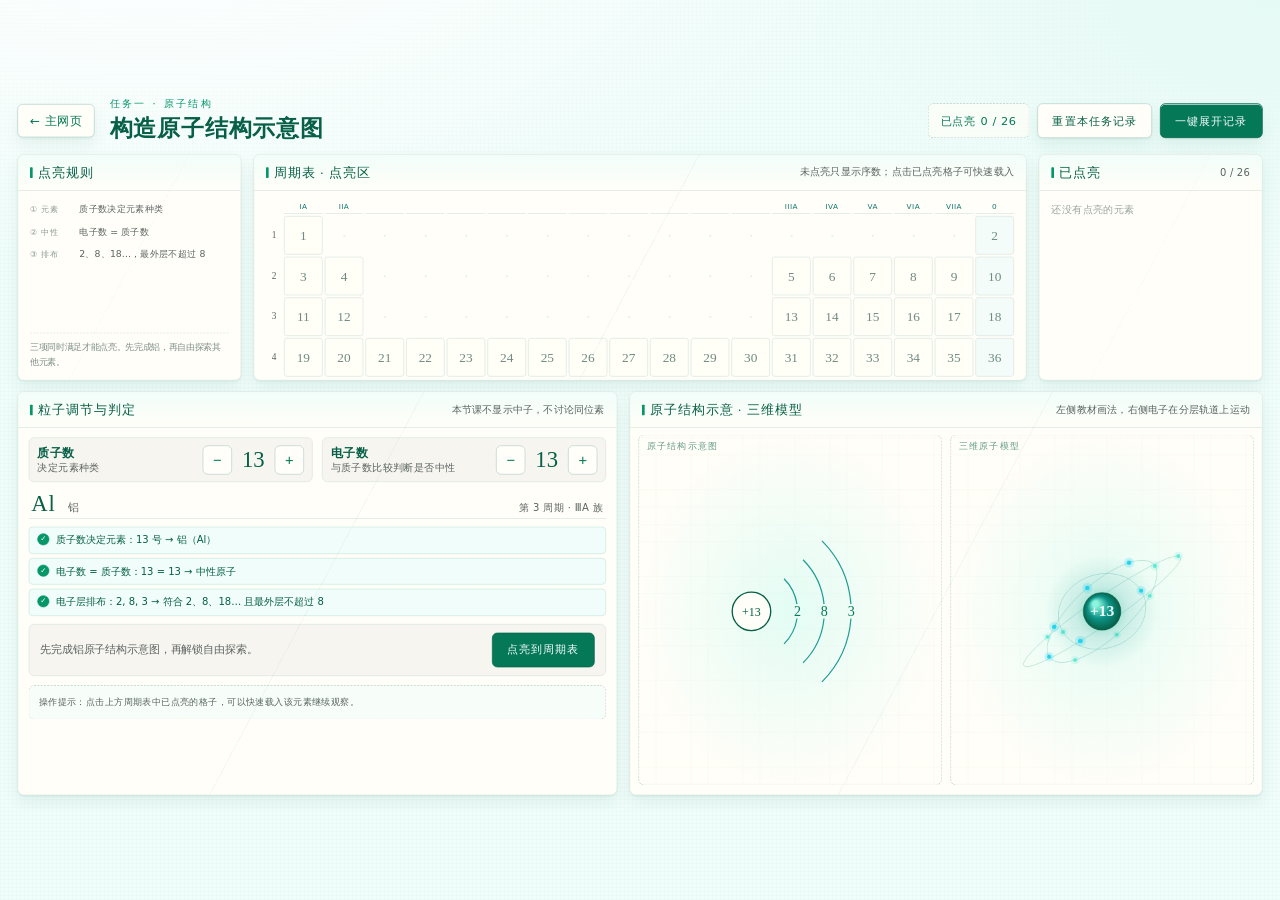
==== task1.html @ ee49c3c9 "优化卡片翻面与放大预览，精简卡片背面并标注离子半径来源" ====
<!DOCTYPE html>
<html lang="zh-CN">
<head>
  <meta charset="UTF-8">
  <meta name="viewport" content="width=device-width, initial-scale=1.0, maximum-scale=1.0, user-scalable=no">
  <title>构造原子结构示意图 · 元素周期律</title>
  <link rel="stylesheet" href="css/base.css?v=13">
  <link rel="stylesheet" href="css/task.css?v=13">
  <link rel="stylesheet" href="css/task1.css?v=13">
</head>
<body class="task1">
  <div id="stage">
    <!-- 顶栏 -->
    <header class="topbar">
      <div class="topbar-left">
        <a class="back-link" href="index.html">← 主网页</a>
        <div class="title-block">
          <div class="eyebrow">任务一 · 原子结构</div>
          <h1>构造原子结构示意图</h1>
        </div>
      </div>
      <div class="topbar-right">
        <div class="progress-chip" id="progress-chip">已点亮 0 / 32</div>
        <button class="btn" id="btn-reset" type="button">重置本任务记录</button>
        <button class="btn btn-primary" id="btn-records" type="button">一键展开记录</button>
      </div>
    </header>

    <main class="task1-main">
      <!-- 顶部横带：左点亮规则 + 中周期表 + 右已点亮清单 -->
      <div class="top-row">
        <section class="panel info-panel">
          <div class="panel-head">
            <div class="panel-title">点亮规则</div>
          </div>
          <div class="info-body">
            <div class="info-line"><span>① 元素</span>质子数决定元素种类</div>
            <div class="info-line"><span>② 中性</span>电子数 = 质子数</div>
            <div class="info-line"><span>③ 排布</span>2、8、18…，最外层不超过 8</div>
            <div class="info-note">三项同时满足才能点亮。先完成铝，再自由探索其他元素。</div>
          </div>
        </section>

        <section class="panel periodic-panel">
          <div class="panel-head">
            <div class="panel-title">周期表 · 点亮区</div>
            <div class="panel-hint">未点亮只显示序数；点击已点亮格子可快速载入</div>
          </div>
          <div class="table-wrap" id="periodic"></div>
        </section>

        <section class="panel info-panel">
          <div class="panel-head">
            <div class="panel-title">已点亮</div>
            <div class="panel-hint" id="lit-count-hint">0 / 26</div>
          </div>
          <div class="info-body">
            <div class="lit-board-list" id="lit-board-list">
              <span class="lit-empty">还没有点亮的元素</span>
            </div>
          </div>
        </section>
      </div>

      <div class="task1-lower">
        <!-- 左：粒子调节 + 元素信息 + 三项判定 + 点亮按钮 -->
        <section class="panel">
          <div class="panel-head">
            <div class="panel-title">粒子调节与判定</div>
            <div class="panel-hint">本节课不显示中子，不讨论同位素</div>
          </div>
          <div class="constructor-body">
            <div class="counter-row">
              <div class="counter-box">
                <div class="counter-label"><b>质子数</b>决定元素种类</div>
                <div class="counter-controls">
                  <button class="counter-btn" id="proton-minus" type="button" aria-label="减少质子">−</button>
                  <div class="counter-value" id="proton-value">13</div>
                  <button class="counter-btn" id="proton-plus" type="button" aria-label="增加质子">+</button>
                </div>
              </div>
              <div class="counter-box">
                <div class="counter-label"><b>电子数</b>与质子数比较判断是否中性</div>
                <div class="counter-controls">
                  <button class="counter-btn" id="electron-minus" type="button" aria-label="减少电子">−</button>
                  <div class="counter-value" id="electron-value">13</div>
                  <button class="counter-btn" id="electron-plus" type="button" aria-label="增加电子">+</button>
                </div>
              </div>
            </div>

            <div class="element-line">
              <div class="element-symbol" id="element-symbol">Al <small>铝</small></div>
              <div class="element-pos" id="element-pos">第 3 周期 · 主族</div>
            </div>

            <div class="check-list">
              <div class="check-item" id="check-1">
                <span class="check-dot"></span>
                <span id="check-1-text">质子数决定元素：13 号 → 铝（Al）</span>
              </div>
              <div class="check-item" id="check-2">
                <span class="check-dot"></span>
                <span id="check-2-text">电子数 = 质子数：13 = 13 → 中性原子</span>
              </div>
              <div class="check-item" id="check-3">
                <span class="check-dot"></span>
                <span id="check-3-text">电子层排布：2, 8, 3 → 符合 2、8、18… 规则</span>
              </div>
            </div>

            <div class="status-bar" id="status-bar">
              <div class="status-text" id="status-text">核对三项判定无误后，把结构示意图点亮到上方周期表。</div>
              <button class="btn-lightup" id="btn-lightup" type="button">点亮到周期表</button>
            </div>

            <div class="side-hint">
              操作提示：点击上方周期表中已点亮的格子，可以快速载入该元素继续观察。
            </div>
          </div>
        </section>

        <!-- 右：教材式平面示意图 + 三维原子模型 -->
        <section class="panel">
          <div class="panel-head">
            <div class="panel-title">原子结构示意 · 三维模型</div>
            <div class="panel-hint">左侧教材画法，右侧电子在分层轨道上运动</div>
          </div>
          <div class="atom-panel-body">
            <div class="atom-row">
              <div class="atom-box">
                <span class="atom-caption">原子结构示意图</span>
                <div id="atom-graphic"></div>
              </div>
              <div class="atom-box">
                <span class="atom-caption">三维原子模型</span>
                <canvas id="atom-canvas"></canvas>
              </div>
            </div>
          </div>
        </section>
      </div>
    </main>
  </div>

  <!-- 一键展开记录面板 -->
  <div class="record-overlay" id="record-overlay">
    <div class="record-sheet">
      <div class="record-head">
        <h2 id="record-title">原子结构 · 点亮记录</h2>
        <div style="display:flex;gap:12px">
          <button class="btn" id="btn-record-reset" type="button">清空记录</button>
          <button class="btn btn-primary" id="btn-record-close" type="button">收起</button>
        </div>
      </div>
      <div class="record-body">
        <div class="record-left">
          <div class="record-stats" id="record-stats"></div>
          <div class="record-table-wrap">
            <table class="record-table" id="record-table"></table>
          </div>
          <div class="record-note">
            点亮规则：质子数决定元素；电子数等于质子数时才是中性原子；电子层排布需符合 2、8、18… 且最外层不超过 8。完成铝之后解锁自由探索，能点亮多少算多少。
          </div>
        </div>
        <div class="record-right">
          <div class="record-chart-title">已点亮的结构示意图</div>
          <div class="structure-wall" id="record-chart"></div>
        </div>
      </div>
    </div>
  </div>

  <script src="js/data.js?v=13"></script>
  <script src="js/common.js?v=13"></script>
  <script src="js/task1.js?v=13"></script>
</body>
</html>
---- css/base.css ----
/* =====================================================================
   base.css —— 全局风格、舞台自适应、通用组件
   风格：折纸纸质感 + 新古典秩序网格 + 侘寂留白
   ===================================================================== */

:root {
  --teal-900: #065f46;
  --teal-800: #047857;
  --teal-600: #059669;
  --teal-500: #0d9488;
  --cyan: #0891b2;
  --mint-50: #f0fdfa;
  --mint-100: #ccfbf1;
  --paper: #fffef8;
  --paper-2: #f7f5f0;
  --ink: #2a2a28;
  --ink-soft: #5a6360;
  --line: #d8e6e1;
  --line-strong: #b6d2ca;
  --red: #b3261e;
  --red-bg: #fdecea;
  --shadow-paper: 0 1px 0 rgba(255, 255, 255, .9) inset, 0 2px 3px rgba(6, 95, 70, .06), 0 12px 24px rgba(6, 95, 70, .07);
  --radius-card: 10px;
  --font-serif: "Noto Serif SC", "Source Han Serif SC", "Songti SC", "SimSun", "Times New Roman", serif;
  --font-sans: "PingFang SC", "HarmonyOS Sans SC", "Microsoft YaHei", "Noto Sans SC", system-ui, sans-serif;
}

* { box-sizing: border-box; }

html, body {
  margin: 0;
  padding: 0;
  width: 100%;
  height: 100%;
  overflow: hidden;
  background: #e8f4f1;
  color: var(--ink);
  font-family: var(--font-sans);
  -webkit-tap-highlight-color: transparent;
}

/* 米白纸张底色 + 极淡的纸纤维纹理（纯 CSS，离线可用） */
body {
  background-color: var(--mint-50);
  background-image:
    radial-gradient(1200px 600px at 12% -10%, #ffffff 0%, rgba(255, 255, 255, 0) 60%),
    radial-gradient(900px 500px at 100% 0%, #e6faf5 0%, rgba(230, 250, 245, 0) 55%),
    repeating-linear-gradient(0deg, rgba(6, 95, 70, .018) 0 1px, transparent 1px 4px),
    repeating-linear-gradient(90deg, rgba(6, 95, 70, .012) 0 1px, transparent 1px 4px);
}

/* 固定的 1920×1080 舞台，脚本按窗口大小整体缩放，投屏比例始终稳定 */
#stage {
  position: absolute;
  left: 50%;
  top: 50%;
  width: 1920px;
  height: 1080px;
  transform-origin: center center;
  padding: 0 26px 22px;
  display: flex;
  flex-direction: column;
  overflow: hidden;
}

/* ---------------- 顶栏 ---------------- */
.topbar {
  height: 92px;
  flex: 0 0 auto;
  display: flex;
  align-items: center;
  justify-content: space-between;
  gap: 24px;
}

.topbar-left {
  display: flex;
  align-items: center;
  gap: 22px;
  min-width: 0;
}

.back-link {
  display: inline-flex;
  align-items: center;
  gap: 6px;
  height: 50px;
  padding: 0 18px;
  border: 1px solid var(--line-strong);
  border-radius: 8px;
  background: var(--paper);
  color: var(--teal-800);
  font-size: 18px;
  text-decoration: none;
  letter-spacing: .04em;
  box-shadow: var(--shadow-paper);
  transition: transform .24s ease-out, border-color .24s ease-out;
  white-space: nowrap;
}
.back-link:hover { transform: translateY(-1px); border-color: var(--teal-600); }

.title-block { min-width: 0; }

.eyebrow {
  font-size: 15px;
  letter-spacing: .24em;
  color: var(--teal-600);
  margin-bottom: 4px;
  text-transform: uppercase;
}

h1 {
  margin: 0;
  font-family: var(--font-serif);
  font-size: 34px;
  font-weight: 600;
  letter-spacing: .05em;
  color: var(--teal-900);
  white-space: nowrap;
}

.topbar-right {
  display: flex;
  align-items: center;
  gap: 12px;
  flex: 0 0 auto;
}

.progress-chip {
  height: 52px;
  padding: 0 18px;
  display: inline-flex;
  align-items: center;
  gap: 8px;
  border-radius: 8px;
  border: 1px dashed var(--line-strong);
  background: rgba(255, 254, 248, .7);
  color: var(--teal-800);
  font-size: 17px;
  letter-spacing: .05em;
}

/* ---------------- 按钮 ---------------- */
.btn {
  height: 52px;
  padding: 0 22px;
  border-radius: 8px;
  border: 1px solid var(--line-strong);
  background: var(--paper);
  color: var(--teal-900);
  font-size: 17px;
  font-family: var(--font-sans);
  letter-spacing: .06em;
  cursor: pointer;
  box-shadow: var(--shadow-paper);
  transition: transform .22s ease-out, background-color .22s ease-out, border-color .22s ease-out;
  white-space: nowrap;
  touch-action: manipulation;
}
.btn:hover { transform: translateY(-1px); border-color: var(--teal-600); }
.btn:active { transform: translateY(0); }

.btn-primary {
  background: var(--teal-800);
  border-color: var(--teal-900);
  color: #f7fffd;
}
.btn-primary:hover { background: var(--teal-900); }

.btn-ghost { background: transparent; box-shadow: none; }

/* ---------------- 面板（纸质卡片） ---------------- */
.panel {
  position: relative;
  background: var(--paper);
  border: 1px solid var(--line);
  border-radius: var(--radius-card);
  box-shadow: var(--shadow-paper);
  display: flex;
  flex-direction: column;
  min-height: 0;
  overflow: hidden;
}

/* 纸面极淡的折痕：一条斜向细线，不抢视觉 */
.panel::after {
  content: "";
  position: absolute;
  inset: 0;
  pointer-events: none;
  background-image: linear-gradient(118deg, transparent 0 49.85%, rgba(6, 95, 70, .045) 49.85% 50%, transparent 50% 100%);
  opacity: .9;
}

.panel-head {
  flex: 0 0 auto;
  height: 54px;
  padding: 0 18px;
  display: flex;
  align-items: center;
  justify-content: space-between;
  gap: 12px;
  border-bottom: 1px solid var(--line);
  background: linear-gradient(180deg, rgba(240, 253, 250, .9), rgba(255, 254, 248, 0));
}

.panel-title {
  display: inline-flex;
  align-items: center;
  gap: 8px;
  font-family: var(--font-serif);
  font-size: 19px;
  letter-spacing: .1em;
  color: var(--teal-900);
}

.panel-title::before {
  content: "";
  width: 4px;
  height: 16px;
  background: var(--teal-600);
  border-radius: 1px;
}

.panel-hint {
  font-size: 15px;
  color: var(--ink-soft);
  letter-spacing: .02em;
}

/* ---------------- 记录面板（覆盖层） ---------------- */
.record-overlay {
  position: fixed;
  inset: 0;
  z-index: 90;
  display: none;
  align-items: center;
  justify-content: center;
  background: rgba(6, 95, 70, .18);
  backdrop-filter: blur(3px);
}
.record-overlay.is-open { display: flex; }

.record-sheet {
  width: 1660px;
  height: 900px;
  max-height: 900px;
  /* 不参与 flex 收缩：先保持设计尺寸，再由脚本整体缩放，避免被压成窄条 */
  flex: 0 0 auto;
  background: var(--paper);
  border: 1px solid var(--line-strong);
  border-radius: 12px;
  box-shadow: 0 30px 70px rgba(6, 95, 70, .22);
  display: flex;
  flex-direction: column;
  overflow: hidden;
  transform-origin: center center;
}

.record-head {
  height: 74px;
  flex: 0 0 auto;
  padding: 0 26px;
  display: flex;
  align-items: center;
  justify-content: space-between;
  border-bottom: 1px solid var(--line);
  background: var(--mint-50);
}

.record-head h2 {
  margin: 0;
  font-family: var(--font-serif);
  font-size: 26px;
  letter-spacing: .1em;
  color: var(--teal-900);
}

.record-body {
  flex: 1;
  min-height: 0;
  display: grid;
  grid-template-columns: 1fr 660px;
  grid-template-rows: minmax(0, 1fr);
  gap: 22px;
  padding: 22px 26px 26px;
  overflow: hidden;
}

.record-left { min-width: 0; min-height: 0; display: flex; flex-direction: column; gap: 14px; overflow: hidden; }

.record-stats {
  display: grid;
  grid-template-columns: repeat(4, 1fr);
  gap: 12px;
}

.stat-box {
  border: 1px solid var(--line);
  border-radius: 8px;
  padding: 10px 14px;
  background: var(--paper-2);
}
.stat-box .stat-label { font-size: 14px; color: var(--ink-soft); letter-spacing: .06em; }
.stat-box .stat-value {
  font-family: var(--font-serif);
  font-size: 30px;
  color: var(--teal-900);
  line-height: 1.2;
}
.stat-box .stat-value small { font-size: 15px; color: var(--ink-soft); margin-left: 4px; }

.record-table-wrap {
  flex: 1;
  min-height: 0;
  overflow: auto;
  border: 1px solid var(--line);
  border-radius: 8px;
}

table.record-table {
  width: 100%;
  border-collapse: collapse;
  font-size: 17px;
}

table.record-table th {
  position: sticky;
  top: 0;
  background: var(--mint-50);
  color: var(--teal-900);
  font-weight: 600;
  font-size: 15px;
  letter-spacing: .06em;
  text-align: left;
  padding: 11px 12px;
  border-bottom: 1px solid var(--line-strong);
  white-space: nowrap;
}

table.record-table td {
  padding: 10px 12px;
  border-bottom: 1px solid #edf4f2;
  color: var(--ink);
}

table.record-table tr:nth-child(even) td { background: rgba(240, 253, 250, .5); }
table.record-table td.num { font-variant-numeric: tabular-nums; }
table.record-table .muted { color: var(--ink-soft); }
table.record-table .done { color: var(--teal-800); }
table.record-table .undone { color: var(--amber, #b45309); }

.record-right {
  display: flex;
  flex-direction: column;
  gap: 10px;
  min-width: 0;
  min-height: 0;
  overflow: hidden;
}

.record-chart-title {
  font-family: var(--font-serif);
  font-size: 18px;
  letter-spacing: .08em;
  color: var(--teal-900);
}

.record-empty {
  padding: 44px;
  text-align: center;
  color: var(--ink-soft);
  font-size: 17px;
  letter-spacing: .04em;
}

/* 细滚动条，投屏不刺眼 */
::-webkit-scrollbar { width: 8px; height: 8px; }
::-webkit-scrollbar-thumb { background: #cfe3de; border-radius: 4px; }
::-webkit-scrollbar-track { background: transparent; }

/* 通用提示条 */
.toast {
  position: fixed;
  left: 50%;
  bottom: 46px;
  transform: translate(-50%, 14px);
  padding: 12px 22px;
  border-radius: 8px;
  background: rgba(6, 95, 70, .94);
  color: #f6fffd;
  font-size: 17px;
  letter-spacing: .05em;
  opacity: 0;
  pointer-events: none;
  transition: opacity .24s ease-out, transform .24s ease-out;
  z-index: 120;
}
.toast.show { opacity: 1; transform: translate(-50%, 0); }
---- css/task.css ----
/* =====================================================================
   task.css —— 任务二、三、四共用样式
   包含：悬浮卡片、周期表归位区、散点图、计算器、柱状图、统计面板
   ===================================================================== */

.task-page #stage { padding-top: 0; }

/* ---------------- 主区：周期表在上，下方左右分栏 ---------------- */
.board {
  flex: 1;
  min-height: 0;
  display: flex;
  flex-direction: column;
  gap: 16px;
  margin-top: 4px;
}

/* 顶部横带：左任务说明 + 中周期表 + 右数据口径，把整行填满 */
.top-row {
  flex: 0 0 340px;
  display: grid;
  grid-template-columns: 336px 1fr 336px;
  gap: 18px;
  min-height: 0;
}

.periodic-panel { min-width: 0; }

/* 两侧信息卡 */
.info-body {
  flex: 1;
  min-height: 0;
  padding: 16px 18px;
  display: flex;
  flex-direction: column;
  gap: 10px;
  font-size: 14px;
  color: var(--ink-soft);
  line-height: 1.7;
  overflow: hidden;
}

.info-goal {
  font-family: var(--font-serif);
  font-size: 18px;
  color: var(--teal-900);
  letter-spacing: .04em;
  line-height: 1.45;
}

.info-steps {
  margin: 0;
  padding-left: 18px;
  display: flex;
  flex-direction: column;
  gap: 6px;
  font-size: 14px;
}
.info-steps li::marker { color: var(--teal-600); font-size: 12px; }

.info-line {
  display: flex;
  gap: 10px;
  font-size: 14px;
}
.info-line span {
  flex: 0 0 64px;
  color: #8b9a95;
  font-size: 12px;
  letter-spacing: .08em;
  padding-top: 2px;
}

.info-note {
  margin-top: auto;
  padding-top: 10px;
  border-top: 1px dashed var(--line);
  font-size: 13px;
  line-height: 1.7;
  color: #7f8f8a;
}

.lower {
  flex: 1;
  min-height: 0;
  display: grid;
  grid-template-columns: 960px 1fr;
  gap: 18px;
}

.analysis-col {
  min-width: 0;
  min-height: 0;
  display: flex;
  flex-direction: column;
  gap: 16px;
}

.chart-panel { flex: 0 0 370px; }

/* 右下观察记录占满剩余高度，计算器改为浮层 */
.side-panel { flex: 1; min-height: 0; }

/* 拖拽层：卡片拖出卡片池后临时挂到这里，可跟随指针移动到周期表上方 */
.drag-layer {
  position: absolute;
  inset: 0;
  z-index: 70;
  pointer-events: none;
}

.drag-layer .chem-card { pointer-events: auto; }

/* ---------------- 左侧：散落卡片池 ---------------- */
.pool-panel .pool {
  position: relative;
  flex: 1;
  min-height: 0;
  overflow: hidden;
  background:
    linear-gradient(180deg, rgba(240, 253, 250, .55), rgba(247, 245, 240, .35));
  touch-action: none;
}

/* 虚线整理区边界，提示学生“这里有卡片可抓” */
.pool::before {
  content: "";
  position: absolute;
  inset: 12px;
  border: 1px dashed rgba(6, 95, 70, .14);
  border-radius: 8px;
  pointer-events: none;
}

.pool-watermark {
  position: absolute;
  left: 22px;
  bottom: 16px;
  font-family: var(--font-serif);
  font-size: 17px;
  letter-spacing: .2em;
  color: rgba(6, 95, 70, .18);
  pointer-events: none;
  user-select: none;
}

/* ---------------- 悬浮纸卡 ---------------- */
.chem-card {
  position: absolute;
  left: 0;
  top: 0;
  width: 96px;
  height: 124px;
  perspective: 760px;
  touch-action: none;
  cursor: grab;
  user-select: none;
  -webkit-user-select: none;
  will-change: transform;
  z-index: 1;
}

.chem-card.is-dragging { cursor: grabbing; z-index: 60; }
.card-inner {
  position: relative;
  width: 100%;
  height: 100%;
  transform-style: preserve-3d;
  /* 与主网页的任务卡翻面保持同一节奏 */
  transition: transform .75s cubic-bezier(.2, .72, .25, 1);
}

.chem-card.is-flipped .card-inner { transform: rotateY(180deg); }

.card-face {
  position: absolute;
  inset: 0;
  -webkit-backface-visibility: hidden;
  backface-visibility: hidden;
  border-radius: 10px;
  border: 1px solid var(--line-strong);
  background: var(--paper);
  box-shadow:
    0 1px 0 rgba(255, 255, 255, .9) inset,
    0 2px 4px rgba(6, 95, 70, .10),
    0 12px 22px rgba(6, 95, 70, .10);
  display: flex;
  flex-direction: column;
  align-items: center;
  justify-content: center;
  overflow: hidden;
}

/* 卡面折痕：一条横线 + 右上角小折角 */
.card-face::before {
  content: "";
  position: absolute;
  inset: 0;
  pointer-events: none;
  background-image:
    linear-gradient(180deg, transparent 0 34%, rgba(6, 95, 70, .06) 34% calc(34% + 1px), transparent calc(34% + 1px)),
    linear-gradient(120deg, transparent 0 74%, rgba(6, 95, 70, .05) 74% calc(74% + 1px), transparent calc(74% + 1px));
}

.card-face.back { transform: rotateY(180deg); background: #fdfffd; }

.card-z {
  position: absolute;
  top: 8px;
  left: 10px;
  font-size: 12px;
  letter-spacing: .04em;
  color: var(--ink-soft);
  font-variant-numeric: tabular-nums;
}

.card-fold {
  position: absolute;
  top: 0;
  right: 0;
  border-style: solid;
  border-width: 0 18px 18px 0;
  border-color: transparent var(--mint-100) transparent transparent;
}

.card-sym {
  font-family: var(--font-serif);
  font-size: 34px;
  line-height: 1;
  letter-spacing: .02em;
  color: var(--teal-900);
}

.card-sym.ion { font-size: 28px; }

.card-name {
  margin-top: 9px;
  font-size: 13px;
  letter-spacing: .1em;
  color: var(--ink-soft);
}

/* 背面：数值 + 口径 */
.card-value {
  font-family: var(--font-serif);
  font-size: 28px;
  color: var(--teal-800);
  line-height: 1.1;
  font-variant-numeric: tabular-nums;
}
.card-value small { font-size: 12px; color: var(--ink-soft); margin-left: 2px; }

.card-unit {
  margin-top: 5px;
  font-size: 12px;
  letter-spacing: .06em;
  color: var(--ink-soft);
  text-align: center;
}

.card-source {
  margin-top: 8px;
  padding-top: 6px;
  width: 82%;
  border-top: 1px dashed var(--line);
  font-size: 10px;
  line-height: 1.4;
  text-align: center;
  color: #8a9490;
}

.card-valences {
  display: flex;
  flex-wrap: wrap;
  justify-content: center;
  gap: 3px 4px;
  padding: 0 8px;
}
.val-tag {
  padding: 2px 6px;
  border-radius: 3px;
  border: 1px solid var(--line-strong);
  font-size: 12px;
  color: var(--teal-800);
  font-variant-numeric: tabular-nums;
  background: rgba(240, 253, 250, .9);
}
.val-tag.neg { color: #a1451c; border-color: #e6c9b6; background: #fdf6f0; }

/* 已翻面、已归位的小标记 */
.card-mark {
  position: absolute;
  right: 7px;
  bottom: 7px;
  width: 7px;
  height: 7px;
  border-radius: 50%;
  background: var(--teal-500);
  opacity: .85;
}

/* ---------------- 右侧：周期表归位区 ---------------- */
.table-panel { overflow: hidden; }

.table-wrap {
  flex: 1;
  min-height: 0;
  padding: 10px 14px 6px;
  display: flex;
  justify-content: center;
  align-items: center;
}

.ptable {
  display: grid;
  grid-template-columns: 24px repeat(18, var(--cell, 42px));
  gap: 3px;
  align-content: start;
}

.pt-corner { width: 24px; }

.pt-group {
  height: 22px;
  display: flex;
  align-items: center;
  justify-content: center;
  font-size: 11px;
  letter-spacing: .06em;
  color: var(--teal-700, #0f766e);
  border-bottom: 1px solid var(--line);
}

.pt-period {
  width: 24px;
  display: flex;
  align-items: center;
  justify-content: center;
  font-family: var(--font-serif);
  font-size: 14px;
  color: var(--ink-soft);
}

.pt-cell {
  position: relative;
  width: var(--cell, 42px);
  height: var(--cell, 42px);
  border: 1px solid var(--line);
  border-radius: 4px;
  background: rgba(255, 254, 248, .92);
  display: flex;
  align-items: center;
  justify-content: center;
  transition: background-color .22s ease-out, border-color .22s ease-out, box-shadow .22s ease-out;
}

.pt-cell.is-empty {
  border-color: transparent;
  background: transparent;
}

/* 空白格点阵，保持新古典秩序感 */
.pt-cell.is-empty::after {
  content: "";
  width: 3px;
  height: 3px;
  border-radius: 50%;
  background: rgba(6, 95, 70, .10);
}

/* 未归位前只显示原子序数：需要学生自己根据符号和位置判断放在哪一格 */
.pt-cell .pt-num {
  font-family: var(--font-serif);
  font-size: 20px;
  color: #6f8b84;
  font-variant-numeric: tabular-nums;
  line-height: 1;
}

/* 元素符号在卡片归位后才出现（归位小卡片自带符号） */
.pt-cell .pt-sym { display: none; }

.pt-cell .pt-name { display: none; }

.pt-cell.is-noble { background: rgba(240, 253, 250, .7); }
.pt-cell.is-noble .pt-sym { color: #6b8f88; }

.pt-cell.is-hover { border-color: var(--teal-500); background: #f1fdfa; box-shadow: 0 0 0 2px rgba(13, 148, 136, .16); }
.pt-cell.is-wrong { border-color: #d64f45; background: var(--red-bg); box-shadow: 0 0 0 2px rgba(179, 38, 30, .12); }
.pt-cell.is-correct { border-color: var(--teal-600); background: #f0fdfa; }

/* 归位槽 */
.pt-cell .pt-slot {
  position: absolute;
  inset: 2px;
  border-radius: 3px;
  pointer-events: none;
}

.placed-card {
  position: absolute;
  inset: 0;
  border-radius: 3px;
  background: var(--paper);
  border: 1px solid var(--teal-600);
  display: flex;
  flex-direction: column;
  align-items: center;
  justify-content: center;
  line-height: 1.05;
  cursor: grab;
  pointer-events: auto;
  touch-action: none;
  user-select: none;
  overflow: hidden;
}

.placed-card .pc-sym {
  font-family: var(--font-serif);
  font-size: 17px;
  color: var(--teal-900);
  white-space: nowrap;
}
.placed-card .pc-value {
  font-size: 11px;
  color: var(--teal-700, #0f766e);
  font-variant-numeric: tabular-nums;
  white-space: nowrap;
}
.placed-card.is-wrong { border-color: #d64f45; background: #fff7f6; }
.placed-card.is-wrong .pc-sym,
.placed-card.is-wrong .pc-value { color: var(--red); }

/* 周期表下方说明 */
.table-note {
  flex: 0 0 auto;
  padding: 12px 18px 14px;
  border-top: 1px solid var(--line);
  font-size: 14px;
  line-height: 1.7;
  color: var(--ink-soft);
  letter-spacing: .02em;
  min-height: 70px;
}
.table-note b { color: var(--teal-800); font-weight: 600; }

/* ---------------- 底部：分析区（已并入右栏） ---------------- */

.chart-wrap {
  flex: 1;
  min-height: 0;
  padding: 4px 10px 8px;
}

.chart-svg { display: block; width: 100%; height: 100%; overflow: visible; }

.chart-empty {
  padding: 34px 20px;
  text-align: center;
  font-size: 16px;
  letter-spacing: .04em;
  color: var(--ink-soft);
  line-height: 1.9;
}

/* ---------------- 计算器 ---------------- */
.calc-body {
  flex: 1;
  min-height: 0;
  padding: 10px 14px 12px;
  display: flex;
  flex-direction: column;
  gap: 8px;
}

.calc-formula {
  padding: 7px 10px;
  border: 1px dashed var(--line-strong);
  border-radius: 6px;
  background: rgba(240, 253, 250, .6);
  font-size: 15px;
  line-height: 1.45;
  letter-spacing: .02em;
  color: var(--teal-900);
  text-align: center;
  font-variant-numeric: tabular-nums;
}
.calc-formula span { font-size: 12px; color: var(--ink-soft); letter-spacing: .02em; }

.calc-row { display: flex; gap: 8px; align-items: center; }

.calc-select {
  flex: 1;
  height: 44px;
  padding: 0 10px;
  border: 1px solid var(--line-strong);
  border-radius: 6px;
  background: var(--paper);
  color: var(--ink);
  font-size: 16px;
  font-family: var(--font-sans);
}

.calc-result {
  flex: 1;
  border: 1px solid var(--line);
  border-radius: 8px;
  background: var(--paper-2);
  padding: 6px 12px;
  display: flex;
  align-items: baseline;
  justify-content: space-between;
  gap: 10px;
}
.calc-result .r-label { font-size: 14px; color: var(--ink-soft); letter-spacing: .04em; }
.calc-result .r-value {
  font-family: var(--font-serif);
  font-size: 32px;
  color: var(--teal-800);
  line-height: 1;
  font-variant-numeric: tabular-nums;
}
.calc-result .r-value small { font-size: 16px; }

.calc-foot {
  font-size: 13px;
  color: #8b9691;
  text-align: center;
  letter-spacing: .02em;
}

/* ---------------- 计算器浮层（默认收起） ---------------- */
.calc-pop {
  position: absolute;
  right: 26px;
  bottom: 26px;
  width: 430px;
  background: var(--paper);
  border: 1px solid var(--line-strong);
  border-radius: 10px;
  box-shadow: 0 18px 44px rgba(16, 48, 43, .18);
  z-index: 65;
  display: flex;
  flex-direction: column;
  overflow: hidden;
}

.calc-pop[hidden] { display: none; }

.calc-pop-head {
  display: flex;
  align-items: center;
  justify-content: space-between;
  padding: 10px 14px;
  border-bottom: 1px solid var(--line);
  font-size: 15px;
  color: var(--teal-900);
  letter-spacing: .04em;
}

.calc-pop-close {
  border: 1px solid var(--line-strong);
  background: #fff;
  border-radius: 999px;
  padding: 4px 12px;
  font-size: 13px;
  color: var(--ink-soft);
  cursor: pointer;
  font-family: var(--font-sans);
}

.calc-pop-body {
  padding: 12px 14px 14px;
  display: flex;
  flex-direction: column;
  gap: 8px;
}

/* 观察记录头部右侧的计算器开关 */
.calc-toggle {
  margin-left: auto;
  border: 1px solid var(--line-strong);
  background: #fff;
  border-radius: 999px;
  padding: 5px 14px;
  font-size: 13px;
  color: var(--teal-800);
  cursor: pointer;
  font-family: var(--font-sans);
  letter-spacing: .02em;
  transition: background .18s ease, color .18s ease;
}
.calc-toggle:hover { background: var(--mint-50); }
.calc-toggle.is-on { background: var(--teal-800); border-color: var(--teal-800); color: #fff; }

/* 观察记录里的最近翻面与说明 */
.recent-line {
  font-size: 14px;
  color: var(--ink-soft);
  letter-spacing: .01em;
}
.recent-line b { color: var(--teal-800); font-size: 16px; }

.side-hint-text {
  margin-top: auto;
  padding-top: 8px;
  border-top: 1px dashed var(--line);
  font-size: 13px;
  line-height: 1.65;
  color: #8b9691;
}

.calc-hint { font-size: 13px; color: #8b9691; line-height: 1.55; letter-spacing: .01em; }

/* 散点图头部的小工具按钮（叠加原子半径） */
.chart-toggle {
  margin-left: auto;
  border: 1px solid var(--line-strong);
  background: #fff;
  border-radius: 999px;
  padding: 5px 14px;
  font-size: 13px;
  color: var(--teal-800);
  cursor: pointer;
  font-family: var(--font-sans);
  letter-spacing: .02em;
  transition: background .18s ease, color .18s ease;
}
.chart-toggle:hover { background: var(--mint-50); }
.chart-toggle.is-on { background: var(--teal-800); border-color: var(--teal-800); color: #fff; }

/* 任务四：价态标签按“最高正价 / 最低负价 / 其他”分色 */
.val-tag.max-pos {
  background: var(--teal-700, #0f766e);
  border-color: var(--teal-700, #0f766e);
  color: #fffef8;
}
.val-tag.min-neg {
  background: #c2693c;
  border-color: #c2693c;
  color: #fffef8;
}

/* 图表上的静态图例（任务四） */
.chart-legend {
  display: flex;
  align-items: center;
  gap: 14px;
  margin-left: auto;
  font-size: 12px;
  color: #6d7f7a;
  letter-spacing: .02em;
}
.chart-legend span { display: inline-flex; align-items: center; gap: 5px; }
.chart-legend i {
  width: 9px;
  height: 9px;
  border-radius: 50%;
  display: inline-block;
}
.chart-legend i.pos { background: #0f766e; }
.chart-legend i.neg { background: #c2693c; }
.chart-legend i.other { background: #7fa8a0; }

/* ---------------- 点击卡片后的放大预览 ---------------- */
.chem-card.is-previewing { opacity: 0; }

.card-preview-layer {
  position: fixed;
  inset: 0;
  z-index: 300;
  background: rgba(18, 38, 34, 0);
  backdrop-filter: blur(0px);
  -webkit-backdrop-filter: blur(0px);
  transition: background .3s ease, backdrop-filter .3s ease;
  pointer-events: none;
}
.card-preview-layer.is-on {
  background: rgba(18, 38, 34, .22);
  backdrop-filter: blur(8px);
  -webkit-backdrop-filter: blur(8px);
  pointer-events: auto;
}

.chem-card.card-preview {
  position: fixed;
  z-index: 302;
  margin: 0;
  pointer-events: none;
  border-radius: 8px;
  box-shadow: 0 36px 80px rgba(8, 36, 31, .32);
  transition: transform .4s cubic-bezier(.2, .88, .26, 1);
}

/* ---------------- 统计 / 柱状图面板 ---------------- */
.side-body {
  flex: 1;
  min-height: 0;
  padding: 10px 16px 12px;
  display: flex;
  flex-direction: column;
  gap: 10px;
}

.stat-row {
  display: grid;
  grid-template-columns: repeat(3, 1fr);
  gap: 8px;
}

.mini-stat {
  border: 1px solid var(--line);
  border-radius: 6px;
  background: var(--paper-2);
  padding: 6px 10px;
}
.mini-stat .ms-label { font-size: 13px; color: var(--ink-soft); letter-spacing: .03em; }
.mini-stat .ms-value {
  font-family: var(--font-serif);
  font-size: 24px;
  color: var(--teal-900);
  font-variant-numeric: tabular-nums;
  line-height: 1.3;
}
.mini-stat .ms-value small { font-size: 13px; color: var(--ink-soft); }

.bar-chart-wrap { flex: 1; min-height: 0; }

/* ---------------- 记录面板补充 ---------------- */
.record-chart {
  flex: 1;
  min-height: 0;
  border: 1px solid var(--line);
  border-radius: 8px;
  background: var(--paper-2);
  padding: 8px;
}

.record-note {
  font-size: 14px;
  color: var(--ink-soft);
  line-height: 1.65;
  letter-spacing: .01em;
}
---- css/task1.css ----
/* =====================================================================
   task1.css —— 任务一：构造原子结构示意图
   ===================================================================== */

.task1 #stage { padding-top: 0; }

.task1-main {
  flex: 1;
  min-height: 0;
  display: flex;
  flex-direction: column;
  gap: 16px;
  margin-top: 4px;
}

/* 顶部横带固定高度，下方两栏平分剩余空间 */
.task1-main .top-row { flex: 0 0 340px; }

.task1-lower {
  flex: 1;
  min-height: 0;
  display: grid;
  grid-template-columns: 900px 1fr;
  gap: 18px;
}

/* ---------------- 左侧构造器 ---------------- */
.constructor-body {
  flex: 1;
  min-height: 0;
  padding: 14px 16px 16px;
  display: flex;
  flex-direction: column;
  gap: 12px;
}

.counter-row {
  display: grid;
  grid-template-columns: 1fr 1fr;
  gap: 14px;
}

.counter-box {
  border: 1px solid var(--line);
  border-radius: 8px;
  background: var(--paper-2);
  padding: 10px 12px;
  display: flex;
  align-items: center;
  justify-content: space-between;
  gap: 8px;
}

.counter-label {
  font-size: 15px;
  letter-spacing: .04em;
  color: var(--ink-soft);
}
.counter-label b {
  display: block;
  font-family: var(--font-serif);
  font-size: 18px;
  color: var(--teal-900);
  letter-spacing: .04em;
  margin-bottom: 2px;
}

.counter-controls { display: flex; align-items: center; gap: 6px; }

.counter-btn {
  width: 44px;
  height: 44px;
  border-radius: 8px;
  border: 1px solid var(--line-strong);
  background: var(--paper);
  color: var(--teal-800);
  font-size: 22px;
  line-height: 1;
  cursor: pointer;
  display: grid;
  place-items: center;
  transition: background-color .2s ease-out, transform .2s ease-out;
  touch-action: manipulation;
}
.counter-btn:hover { background: var(--mint-100); }
.counter-btn:active { transform: scale(.94); }
.counter-btn:disabled { opacity: .35; cursor: not-allowed; }

.counter-value {
  min-width: 52px;
  text-align: center;
  font-family: var(--font-serif);
  font-size: 34px;
  line-height: 1;
  color: var(--teal-900);
  font-variant-numeric: tabular-nums;
}

/* 原子结构展示：左平面示意图 + 右三维模型 */
.atom-panel-body {
  flex: 1;
  min-height: 0;
  padding: 10px 12px 14px;
  display: flex;
}

.atom-row {
  flex: 1;
  min-height: 0;
  display: grid;
  grid-template-columns: 1fr 1fr;
  gap: 12px;
}

.atom-box {
  position: relative;
  border: 1px dashed var(--line-strong);
  border-radius: 10px;
  background:
    radial-gradient(closest-side at 50% 50%, rgba(204, 251, 241, .55), rgba(255, 254, 248, .2)),
    repeating-linear-gradient(0deg, rgba(6, 95, 70, .025) 0 1px, transparent 1px 26px),
    repeating-linear-gradient(90deg, rgba(6, 95, 70, .025) 0 1px, transparent 1px 26px);
  display: grid;
  place-items: center;
  padding: 12px 8px 8px;
  overflow: hidden;
}

.atom-box #atom-graphic { display: grid; place-items: center; }

.atom-box svg {
  width: 340px;
  height: 340px;
  max-width: 100%;
}

.atom-box canvas {
  width: 340px;
  height: 340px;
  max-width: 100%;
  display: block;
}

.atom-caption {
  position: absolute;
  left: 12px;
  top: 8px;
  font-size: 14px;
  letter-spacing: .1em;
  color: rgba(6, 95, 70, .62);
}

/* 元素信息行 */
.element-line {
  display: flex;
  align-items: baseline;
  justify-content: space-between;
  gap: 12px;
  padding: 2px 4px;
  border-bottom: 1px solid var(--line);
}

.element-symbol {
  font-family: var(--font-serif);
  font-size: 34px;
  color: var(--teal-900);
  letter-spacing: .04em;
}
.element-symbol small { font-size: 16px; color: var(--ink-soft); margin-left: 8px; letter-spacing: .08em; }

.element-pos { font-size: 15px; color: var(--ink-soft); letter-spacing: .04em; }

/* 三项判定清单 */
.check-list { display: flex; flex-direction: column; gap: 6px; }

.check-item {
  display: flex;
  align-items: flex-start;
  gap: 10px;
  padding: 8px 12px;
  border-radius: 6px;
  background: var(--paper-2);
  border: 1px solid transparent;
  font-size: 15px;
  line-height: 1.5;
  color: var(--ink-soft);
  transition: background-color .2s ease-out, border-color .2s ease-out;
}

.check-dot {
  flex: 0 0 auto;
  width: 18px;
  height: 18px;
  margin-top: 1px;
  border-radius: 50%;
  border: 1px solid var(--line-strong);
  display: grid;
  place-items: center;
  font-size: 11px;
  color: #fff;
  background: #fff;
}

.check-item.ok { background: #f1fdfa; border-color: #c8e8e1; color: var(--teal-900); }
.check-item.ok .check-dot { background: var(--teal-600); border-color: var(--teal-600); }
.check-item.bad { background: #fdf3f1; border-color: #f0d3ce; color: #8f2f26; }
.check-item.bad .check-dot { background: var(--red); border-color: var(--red); }

/* 状态提示与点亮按钮 */
.status-bar {
  display: flex;
  align-items: center;
  justify-content: space-between;
  gap: 14px;
  padding: 12px 16px;
  border-radius: 8px;
  border: 1px solid var(--line);
  background: var(--paper-2);
}

.status-text {
  font-size: 16px;
  letter-spacing: .02em;
  color: var(--ink-soft);
  line-height: 1.45;
}
.status-bar.is-ok { background: #f0fdfa; border-color: #b9e2d9; }
.status-bar.is-ok .status-text { color: var(--teal-900); }
.status-bar.is-bad { background: #fdf3f1; border-color: #efd0cb; }
.status-bar.is-bad .status-text { color: #8f2f26; }

.btn-lightup {
  height: 52px;
  padding: 0 22px;
  flex: 0 0 auto;
  border-radius: 8px;
  border: 1px solid var(--teal-900);
  background: var(--teal-800);
  color: #f7fffd;
  font-size: 17px;
  letter-spacing: .06em;
  cursor: pointer;
  transition: background-color .2s ease-out, transform .2s ease-out;
  white-space: nowrap;
}
.btn-lightup:hover { background: var(--teal-900); }
.btn-lightup:active { transform: translateY(1px); }
.btn-lightup:disabled { background: #cfded9; border-color: #c3d6d0; color: #7b8f89; cursor: not-allowed; }

/* ---------------- 右栏：判定与点亮 ---------------- */
.judge-body {
  flex: 1;
  min-height: 0;
  padding: 14px 18px 16px;
  display: flex;
  flex-direction: column;
  gap: 14px;
  overflow: hidden;
}

/* 判定栏较窄，状态文字与按钮改为上下排列 */
.judge-body .status-bar {
  flex-direction: column;
  align-items: stretch;
  gap: 10px;
}

.judge-body .btn-lightup { width: 100%; }

.judge-body .lit-board {
  margin-top: auto;
  border-top: 1px solid var(--line);
  padding: 12px 0 0;
  align-items: flex-start;
}

/* 左栏操作提示 */
.side-hint {
  margin-top: 2px;
  padding: 12px 14px;
  border: 1px dashed var(--line-strong);
  border-radius: 8px;
  background: rgba(240, 253, 250, .55);
  font-size: 14px;
  line-height: 1.85;
  color: var(--ink-soft);
  letter-spacing: .01em;
}

/* ---------------- 右侧周期表 ---------------- */
.task1 .table-wrap {
  padding: 14px 12px 6px;
  align-items: center;
}

.task1 .pt-cell { cursor: pointer; }
.task1 .pt-cell:hover { border-color: var(--teal-500); background: #f5fdfa; }

.task1 .pt-cell.is-lit {
  background: #eefcf7;
  border-color: var(--teal-600);
  box-shadow: 0 0 0 2px rgba(13, 148, 136, .10);
}

.task1 .pt-cell.is-lit .pt-sym,
.task1 .pt-cell.is-lit .pt-num { opacity: .0; }

.task1 .pt-cell .pt-slot { pointer-events: none; display: grid; place-items: center; }
.task1 .pt-cell .pt-slot svg { width: 100%; height: 100%; }

/* 周期表下方已点亮清单 */
.lit-board {
  flex: 0 0 auto;
  min-height: 68px;
  border-top: 1px solid var(--line);
  padding: 10px 16px 12px;
  display: flex;
  align-items: center;
  gap: 14px;
  flex-wrap: wrap;
}

.lit-board-label {
  font-size: 14px;
  letter-spacing: .1em;
  color: var(--ink-soft);
}

.lit-board-list {
  display: flex;
  gap: 6px;
  flex-wrap: wrap;
}

.lit-chip {
  min-width: 38px;
  padding: 4px 9px;
  border: 1px solid #c8e8e1;
  border-radius: 4px;
  background: #f1fdfa;
  color: var(--teal-900);
  font-family: var(--font-serif);
  font-size: 17px;
  text-align: center;
}

.lit-empty { font-size: 15px; color: #9aa5a1; letter-spacing: .04em; }

/* ---------------- 记录面板内的结构图墙 ---------------- */
.structure-wall {
  flex: 1;
  min-height: 0;
  border: 1px solid var(--line);
  border-radius: 8px;
  background: var(--paper-2);
  padding: 10px;
  overflow: auto;
  display: grid;
  grid-template-columns: repeat(8, 1fr);
  gap: 8px;
  align-content: start;
}

.wall-item {
  border: 1px solid #dcebe7;
  border-radius: 6px;
  background: var(--paper);
  padding: 4px 2px 3px;
  display: flex;
  flex-direction: column;
  align-items: center;
  gap: 2px;
}

.wall-item svg { width: 56px; height: 56px; }
.wall-item span {
  font-family: var(--font-serif);
  font-size: 14px;
  color: var(--teal-900);
  letter-spacing: .04em;
}

.wall-empty {
  grid-column: 1 / -1;
  padding: 60px 20px;
  text-align: center;
  color: var(--ink-soft);
  font-size: 14px;
  letter-spacing: .05em;
}
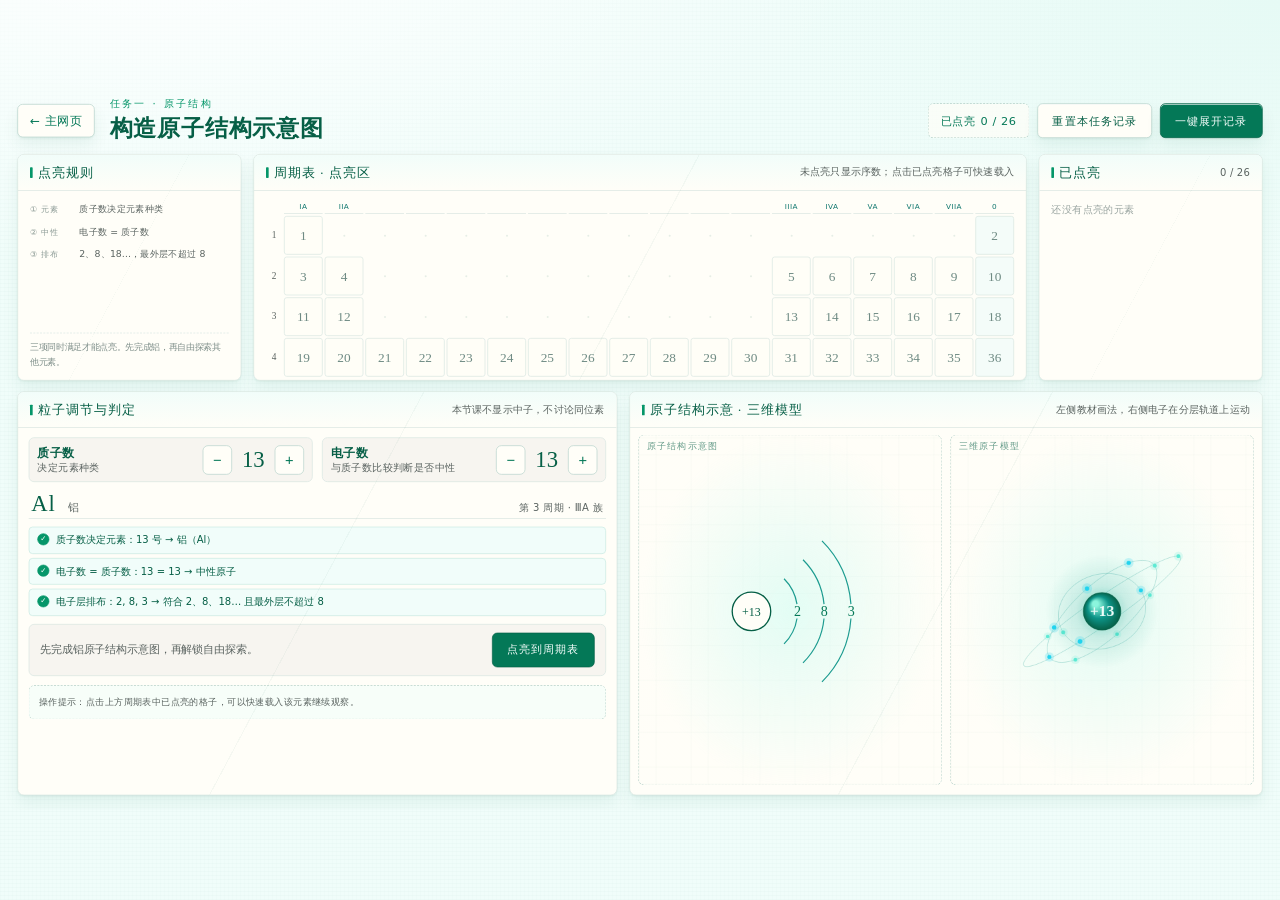
==== commit 0f07183b: "修正任务二表述：元素改为元素原子，半径主体更严谨" ====
--- a/task1.html
+++ b/task1.html
@@ -4,9 +4,9 @@
   <meta charset="UTF-8">
   <meta name="viewport" content="width=device-width, initial-scale=1.0, maximum-scale=1.0, user-scalable=no">
   <title>构造原子结构示意图 · 元素周期律</title>
-  <link rel="stylesheet" href="css/base.css?v=13">
-  <link rel="stylesheet" href="css/task.css?v=13">
-  <link rel="stylesheet" href="css/task1.css?v=13">
+  <link rel="stylesheet" href="css/base.css?v=14">
+  <link rel="stylesheet" href="css/task.css?v=14">
+  <link rel="stylesheet" href="css/task1.css?v=14">
 </head>
 <body class="task1">
   <div id="stage">
@@ -171,8 +171,8 @@
     </div>
   </div>
 
-  <script src="js/data.js?v=13"></script>
-  <script src="js/common.js?v=13"></script>
-  <script src="js/task1.js?v=13"></script>
+  <script src="js/data.js?v=14"></script>
+  <script src="js/common.js?v=14"></script>
+  <script src="js/task1.js?v=14"></script>
 </body>
 </html>
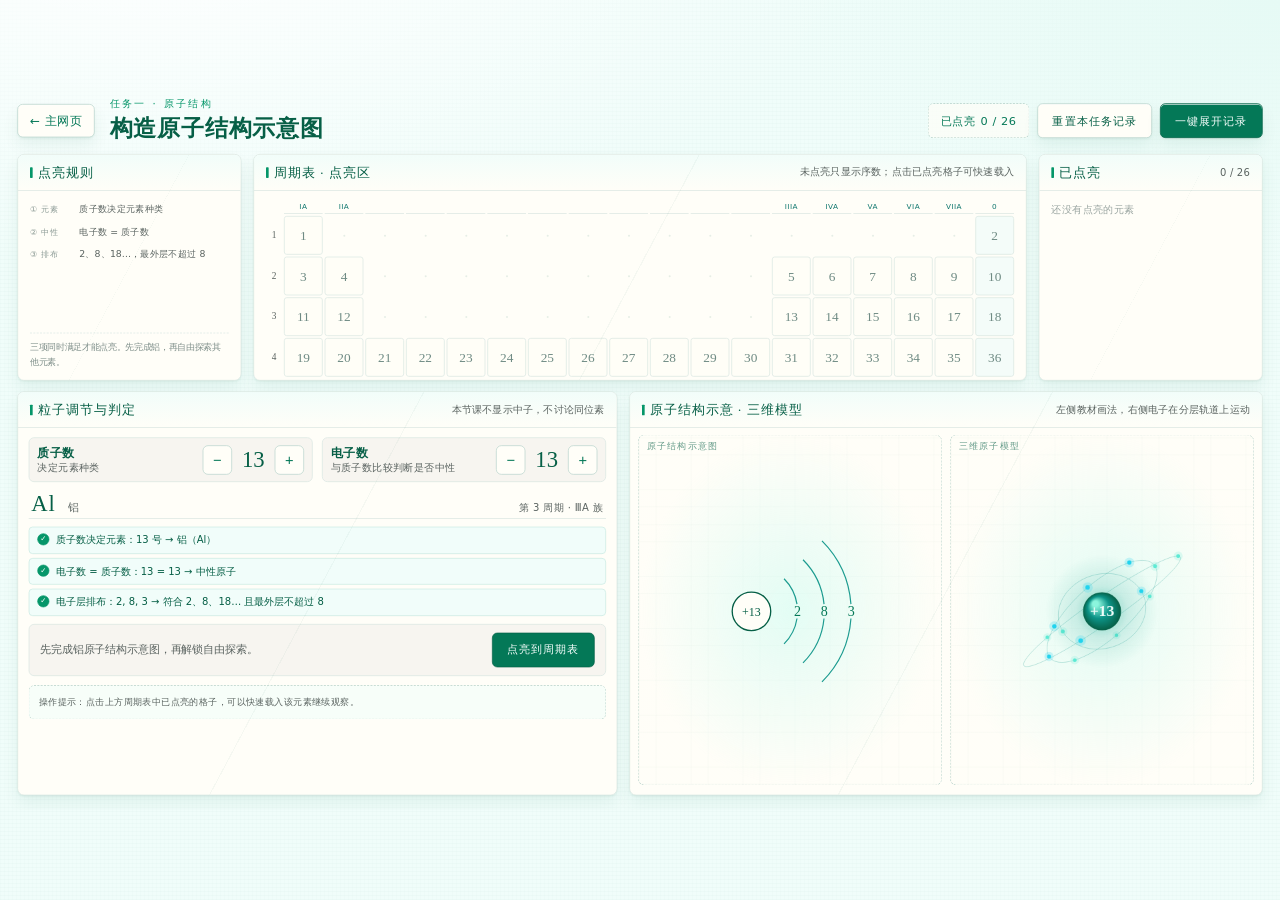
==== commit e26b324a: "精简任务四卡片背面：去掉逐张重复的1—20号元素说明" ====
--- a/task1.html
+++ b/task1.html
@@ -4,9 +4,9 @@
   <meta charset="UTF-8">
   <meta name="viewport" content="width=device-width, initial-scale=1.0, maximum-scale=1.0, user-scalable=no">
   <title>构造原子结构示意图 · 元素周期律</title>
-  <link rel="stylesheet" href="css/base.css?v=14">
-  <link rel="stylesheet" href="css/task.css?v=14">
-  <link rel="stylesheet" href="css/task1.css?v=14">
+  <link rel="stylesheet" href="css/base.css?v=15">
+  <link rel="stylesheet" href="css/task.css?v=15">
+  <link rel="stylesheet" href="css/task1.css?v=15">
 </head>
 <body class="task1">
   <div id="stage">
@@ -171,8 +171,8 @@
     </div>
   </div>
 
-  <script src="js/data.js?v=14"></script>
-  <script src="js/common.js?v=14"></script>
-  <script src="js/task1.js?v=14"></script>
+  <script src="js/data.js?v=15"></script>
+  <script src="js/common.js?v=15"></script>
+  <script src="js/task1.js?v=15"></script>
 </body>
 </html>
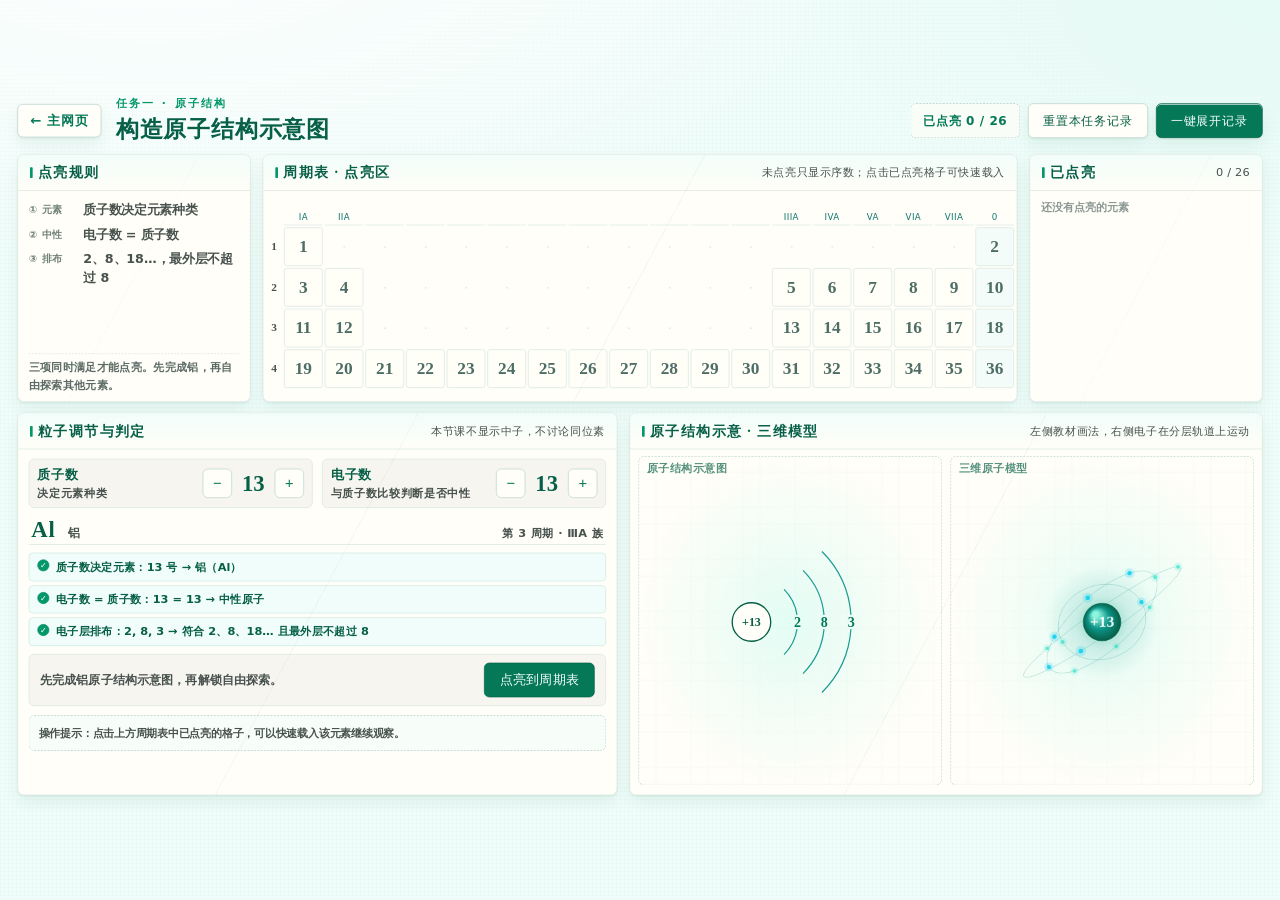
==== commit 482e861f: "整体放大全站字号并加粗正文，压缩面板留白适配新字号" ====
--- a/task1.html
+++ b/task1.html
@@ -4,9 +4,9 @@
   <meta charset="UTF-8">
   <meta name="viewport" content="width=device-width, initial-scale=1.0, maximum-scale=1.0, user-scalable=no">
   <title>构造原子结构示意图 · 元素周期律</title>
-  <link rel="stylesheet" href="css/base.css?v=15">
-  <link rel="stylesheet" href="css/task.css?v=15">
-  <link rel="stylesheet" href="css/task1.css?v=15">
+  <link rel="stylesheet" href="css/base.css?v=17">
+  <link rel="stylesheet" href="css/task.css?v=17">
+  <link rel="stylesheet" href="css/task1.css?v=17">
 </head>
 <body class="task1">
   <div id="stage">
@@ -171,8 +171,8 @@
     </div>
   </div>
 
-  <script src="js/data.js?v=15"></script>
-  <script src="js/common.js?v=15"></script>
-  <script src="js/task1.js?v=15"></script>
+  <script src="js/data.js?v=17"></script>
+  <script src="js/common.js?v=17"></script>
+  <script src="js/task1.js?v=17"></script>
 </body>
 </html>
--- a/css/base.css
+++ b/css/base.css
@@ -13,8 +13,8 @@
   --mint-100: #ccfbf1;
   --paper: #fffef8;
   --paper-2: #f7f5f0;
-  --ink: #2a2a28;
-  --ink-soft: #5a6360;
+  --ink: #23231f;
+  --ink-soft: #47514d;
   --line: #d8e6e1;
   --line-strong: #b6d2ca;
   --red: #b3261e;
@@ -36,6 +36,8 @@
   background: #e8f4f1;
   color: var(--ink);
   font-family: var(--font-sans);
+  /* 整体加粗一档：投屏和长时间阅读更清楚，不再显得字细又小 */
+  font-weight: 600;
   -webkit-tap-highlight-color: transparent;
 }
 
@@ -90,7 +92,7 @@
   border-radius: 8px;
   background: var(--paper);
   color: var(--teal-800);
-  font-size: 18px;
+  font-size: 20px;
   text-decoration: none;
   letter-spacing: .04em;
   box-shadow: var(--shadow-paper);
@@ -102,7 +104,8 @@
 .title-block { min-width: 0; }
 
 .eyebrow {
-  font-size: 15px;
+  font-size: 16px;
+  font-weight: 600;
   letter-spacing: .24em;
   color: var(--teal-600);
   margin-bottom: 4px;
@@ -136,7 +139,7 @@
   border: 1px dashed var(--line-strong);
   background: rgba(255, 254, 248, .7);
   color: var(--teal-800);
-  font-size: 17px;
+  font-size: 18px;
   letter-spacing: .05em;
 }
 
@@ -148,8 +151,9 @@
   border: 1px solid var(--line-strong);
   background: var(--paper);
   color: var(--teal-900);
-  font-size: 17px;
+  font-size: 18px;
   font-family: var(--font-sans);
+  font-weight: 500;
   letter-spacing: .06em;
   cursor: pointer;
   box-shadow: var(--shadow-paper);
@@ -209,7 +213,8 @@
   align-items: center;
   gap: 8px;
   font-family: var(--font-serif);
-  font-size: 19px;
+  font-size: 21px;
+  font-weight: 600;
   letter-spacing: .1em;
   color: var(--teal-900);
 }
@@ -223,9 +228,11 @@
 }
 
 .panel-hint {
-  font-size: 15px;
+  font-size: 17px;
+  font-weight: 500;
   color: var(--ink-soft);
   letter-spacing: .02em;
+  line-height: 1.4;
 }
 
 /* ---------------- 记录面板（覆盖层） ---------------- */
@@ -301,7 +308,7 @@
   padding: 10px 14px;
   background: var(--paper-2);
 }
-.stat-box .stat-label { font-size: 14px; color: var(--ink-soft); letter-spacing: .06em; }
+.stat-box .stat-label { font-size: 16px; color: var(--ink-soft); letter-spacing: .06em; }
 .stat-box .stat-value {
   font-family: var(--font-serif);
   font-size: 30px;
@@ -321,7 +328,7 @@
 table.record-table {
   width: 100%;
   border-collapse: collapse;
-  font-size: 17px;
+  font-size: 18px;
 }
 
 table.record-table th {
@@ -330,7 +337,7 @@
   background: var(--mint-50);
   color: var(--teal-900);
   font-weight: 600;
-  font-size: 15px;
+  font-size: 17px;
   letter-spacing: .06em;
   text-align: left;
   padding: 11px 12px;
@@ -361,7 +368,8 @@
 
 .record-chart-title {
   font-family: var(--font-serif);
-  font-size: 18px;
+  font-size: 20px;
+  font-weight: 600;
   letter-spacing: .08em;
   color: var(--teal-900);
 }
@@ -370,7 +378,7 @@
   padding: 44px;
   text-align: center;
   color: var(--ink-soft);
-  font-size: 17px;
+  font-size: 18px;
   letter-spacing: .04em;
 }
 
@@ -389,7 +397,7 @@
   border-radius: 8px;
   background: rgba(6, 95, 70, .94);
   color: #f6fffd;
-  font-size: 17px;
+  font-size: 18px;
   letter-spacing: .05em;
   opacity: 0;
   pointer-events: none;
--- a/css/task.css
+++ b/css/task.css
@@ -17,9 +17,9 @@
 
 /* 顶部横带：左任务说明 + 中周期表 + 右数据口径，把整行填满 */
 .top-row {
-  flex: 0 0 340px;
+  flex: 0 0 396px;
   display: grid;
-  grid-template-columns: 336px 1fr 336px;
+  grid-template-columns: 350px 1fr 350px;
   gap: 18px;
   min-height: 0;
 }
@@ -30,54 +30,56 @@
 .info-body {
   flex: 1;
   min-height: 0;
-  padding: 16px 18px;
-  display: flex;
-  flex-direction: column;
-  gap: 10px;
-  font-size: 14px;
-  color: var(--ink-soft);
-  line-height: 1.7;
+  padding: 14px 16px 12px;
+  display: flex;
+  flex-direction: column;
+  gap: 8px;
+  font-size: 19px;
+  font-weight: 600;
+  color: var(--ink-soft);
+  line-height: 1.5;
   overflow: hidden;
 }
 
 .info-goal {
   font-family: var(--font-serif);
-  font-size: 18px;
+  font-size: 23px;
+  font-weight: 600;
   color: var(--teal-900);
-  letter-spacing: .04em;
-  line-height: 1.45;
+  letter-spacing: .02em;
+  line-height: 1.4;
 }
 
 .info-steps {
   margin: 0;
-  padding-left: 18px;
-  display: flex;
-  flex-direction: column;
-  gap: 6px;
-  font-size: 14px;
-}
-.info-steps li::marker { color: var(--teal-600); font-size: 12px; }
+  padding-left: 22px;
+  display: flex;
+  flex-direction: column;
+  gap: 4px;
+  font-size: 18px;
+}
+.info-steps li::marker { color: var(--teal-600); font-size: 15px; }
 
 .info-line {
   display: flex;
   gap: 10px;
-  font-size: 14px;
+  font-size: 19px;
 }
 .info-line span {
-  flex: 0 0 64px;
-  color: #8b9a95;
-  font-size: 12px;
-  letter-spacing: .08em;
-  padding-top: 2px;
+  flex: 0 0 72px;
+  color: #71807a;
+  font-size: 15px;
+  letter-spacing: .06em;
+  padding-top: 4px;
 }
 
 .info-note {
   margin-top: auto;
-  padding-top: 10px;
+  padding-top: 8px;
   border-top: 1px dashed var(--line);
-  font-size: 13px;
-  line-height: 1.7;
-  color: #7f8f8a;
+  font-size: 17px;
+  line-height: 1.5;
+  color: #5d6b66;
 }
 
 .lower {
@@ -96,7 +98,7 @@
   gap: 16px;
 }
 
-.chart-panel { flex: 0 0 370px; }
+.chart-panel { flex: 0 0 320px; }
 
 /* 右下观察记录占满剩余高度，计算器改为浮层 */
 .side-panel { flex: 1; min-height: 0; }
@@ -137,7 +139,7 @@
   left: 22px;
   bottom: 16px;
   font-family: var(--font-serif);
-  font-size: 17px;
+  font-size: 19px;
   letter-spacing: .2em;
   color: rgba(6, 95, 70, .18);
   pointer-events: none;
@@ -149,8 +151,8 @@
   position: absolute;
   left: 0;
   top: 0;
-  width: 96px;
-  height: 124px;
+  width: 88px;
+  height: 112px;
   perspective: 760px;
   touch-action: none;
   cursor: grab;
@@ -206,9 +208,9 @@
 
 .card-z {
   position: absolute;
-  top: 8px;
-  left: 10px;
-  font-size: 12px;
+  top: 6px;
+  left: 9px;
+  font-size: 13px;
   letter-spacing: .04em;
   color: var(--ink-soft);
   font-variant-numeric: tabular-nums;
@@ -248,11 +250,11 @@
   line-height: 1.1;
   font-variant-numeric: tabular-nums;
 }
-.card-value small { font-size: 12px; color: var(--ink-soft); margin-left: 2px; }
+.card-value small { font-size: 13px; color: var(--ink-soft); margin-left: 2px; }
 
 .card-unit {
   margin-top: 5px;
-  font-size: 12px;
+  font-size: 13px;
   letter-spacing: .06em;
   color: var(--ink-soft);
   text-align: center;
@@ -280,7 +282,8 @@
   padding: 2px 6px;
   border-radius: 3px;
   border: 1px solid var(--line-strong);
-  font-size: 12px;
+  font-size: 13px;
+  font-weight: 500;
   color: var(--teal-800);
   font-variant-numeric: tabular-nums;
   background: rgba(240, 253, 250, .9);
@@ -321,12 +324,13 @@
 .pt-corner { width: 24px; }
 
 .pt-group {
-  height: 22px;
+  height: 24px;
   display: flex;
   align-items: center;
   justify-content: center;
-  font-size: 11px;
-  letter-spacing: .06em;
+  font-size: 13px;
+  font-weight: 500;
+  letter-spacing: .04em;
   color: var(--teal-700, #0f766e);
   border-bottom: 1px solid var(--line);
 }
@@ -337,7 +341,7 @@
   align-items: center;
   justify-content: center;
   font-family: var(--font-serif);
-  font-size: 14px;
+  font-size: 17px;
   color: var(--ink-soft);
 }
 
@@ -371,8 +375,9 @@
 /* 未归位前只显示原子序数：需要学生自己根据符号和位置判断放在哪一格 */
 .pt-cell .pt-num {
   font-family: var(--font-serif);
-  font-size: 20px;
-  color: #6f8b84;
+  font-size: 26px;
+  font-weight: 600;
+  color: #4e6d66;
   font-variant-numeric: tabular-nums;
   line-height: 1;
 }
@@ -417,12 +422,13 @@
 
 .placed-card .pc-sym {
   font-family: var(--font-serif);
-  font-size: 17px;
+  font-size: 19px;
+  font-weight: 600;
   color: var(--teal-900);
   white-space: nowrap;
 }
 .placed-card .pc-value {
-  font-size: 11px;
+  font-size: 13px;
   color: var(--teal-700, #0f766e);
   font-variant-numeric: tabular-nums;
   white-space: nowrap;
@@ -434,13 +440,13 @@
 /* 周期表下方说明 */
 .table-note {
   flex: 0 0 auto;
-  padding: 12px 18px 14px;
+  padding: 10px 18px 12px;
   border-top: 1px solid var(--line);
-  font-size: 14px;
-  line-height: 1.7;
-  color: var(--ink-soft);
-  letter-spacing: .02em;
-  min-height: 70px;
+  font-size: 18px;
+  line-height: 1.5;
+  color: var(--ink-soft);
+  letter-spacing: .01em;
+  min-height: 74px;
 }
 .table-note b { color: var(--teal-800); font-weight: 600; }
 
@@ -457,10 +463,10 @@
 .chart-empty {
   padding: 34px 20px;
   text-align: center;
-  font-size: 16px;
-  letter-spacing: .04em;
-  color: var(--ink-soft);
-  line-height: 1.9;
+  font-size: 18px;
+  letter-spacing: .03em;
+  color: var(--ink-soft);
+  line-height: 1.8;
 }
 
 /* ---------------- 计算器 ---------------- */
@@ -478,14 +484,14 @@
   border: 1px dashed var(--line-strong);
   border-radius: 6px;
   background: rgba(240, 253, 250, .6);
-  font-size: 15px;
+  font-size: 17px;
   line-height: 1.45;
   letter-spacing: .02em;
   color: var(--teal-900);
   text-align: center;
   font-variant-numeric: tabular-nums;
 }
-.calc-formula span { font-size: 12px; color: var(--ink-soft); letter-spacing: .02em; }
+.calc-formula span { font-size: 14px; color: var(--ink-soft); letter-spacing: .02em; }
 
 .calc-row { display: flex; gap: 8px; align-items: center; }
 
@@ -497,7 +503,7 @@
   border-radius: 6px;
   background: var(--paper);
   color: var(--ink);
-  font-size: 16px;
+  font-size: 17px;
   font-family: var(--font-sans);
 }
 
@@ -512,7 +518,7 @@
   justify-content: space-between;
   gap: 10px;
 }
-.calc-result .r-label { font-size: 14px; color: var(--ink-soft); letter-spacing: .04em; }
+.calc-result .r-label { font-size: 16px; color: var(--ink-soft); letter-spacing: .04em; }
 .calc-result .r-value {
   font-family: var(--font-serif);
   font-size: 32px;
@@ -523,8 +529,8 @@
 .calc-result .r-value small { font-size: 16px; }
 
 .calc-foot {
-  font-size: 13px;
-  color: #8b9691;
+  font-size: 15px;
+  color: #6f7d78;
   text-align: center;
   letter-spacing: .02em;
 }
@@ -553,7 +559,8 @@
   justify-content: space-between;
   padding: 10px 14px;
   border-bottom: 1px solid var(--line);
-  font-size: 15px;
+  font-size: 17px;
+  font-weight: 600;
   color: var(--teal-900);
   letter-spacing: .04em;
 }
@@ -563,7 +570,7 @@
   background: #fff;
   border-radius: 999px;
   padding: 4px 12px;
-  font-size: 13px;
+  font-size: 15px;
   color: var(--ink-soft);
   cursor: pointer;
   font-family: var(--font-sans);
@@ -583,7 +590,7 @@
   background: #fff;
   border-radius: 999px;
   padding: 5px 14px;
-  font-size: 13px;
+  font-size: 15px;
   color: var(--teal-800);
   cursor: pointer;
   font-family: var(--font-sans);
@@ -595,22 +602,22 @@
 
 /* 观察记录里的最近翻面与说明 */
 .recent-line {
-  font-size: 14px;
+  font-size: 17px;
   color: var(--ink-soft);
   letter-spacing: .01em;
 }
-.recent-line b { color: var(--teal-800); font-size: 16px; }
+.recent-line b { color: var(--teal-800); font-size: 19px; }
 
 .side-hint-text {
   margin-top: auto;
-  padding-top: 8px;
+  padding-top: 5px;
   border-top: 1px dashed var(--line);
-  font-size: 13px;
-  line-height: 1.65;
-  color: #8b9691;
-}
-
-.calc-hint { font-size: 13px; color: #8b9691; line-height: 1.55; letter-spacing: .01em; }
+  font-size: 16px;
+  line-height: 1.4;
+  color: #6f7d78;
+}
+
+.calc-hint { font-size: 15px; color: #6f7d78; line-height: 1.5; letter-spacing: .01em; }
 
 /* 散点图头部的小工具按钮（叠加原子半径） */
 .chart-toggle {
@@ -619,7 +626,7 @@
   background: #fff;
   border-radius: 999px;
   padding: 5px 14px;
-  font-size: 13px;
+  font-size: 15px;
   color: var(--teal-800);
   cursor: pointer;
   font-family: var(--font-sans);
@@ -647,8 +654,8 @@
   align-items: center;
   gap: 14px;
   margin-left: auto;
-  font-size: 12px;
-  color: #6d7f7a;
+  font-size: 14px;
+  color: #566a64;
   letter-spacing: .02em;
 }
 .chart-legend span { display: inline-flex; align-items: center; gap: 5px; }
@@ -693,13 +700,16 @@
 }
 
 /* ---------------- 统计 / 柱状图面板 ---------------- */
+/* 观察记录面板：字号放大后压缩留白，保证底部两行说明不被裁切 */
+.side-panel .panel-head { height: 46px; }
+
 .side-body {
   flex: 1;
   min-height: 0;
-  padding: 10px 16px 12px;
-  display: flex;
-  flex-direction: column;
-  gap: 10px;
+  padding: 6px 16px 4px;
+  display: flex;
+  flex-direction: column;
+  gap: 5px;
 }
 
 .stat-row {
@@ -712,17 +722,17 @@
   border: 1px solid var(--line);
   border-radius: 6px;
   background: var(--paper-2);
-  padding: 6px 10px;
-}
-.mini-stat .ms-label { font-size: 13px; color: var(--ink-soft); letter-spacing: .03em; }
+  padding: 4px 10px;
+}
+.mini-stat .ms-label { font-size: 16px; color: var(--ink-soft); letter-spacing: .03em; }
 .mini-stat .ms-value {
   font-family: var(--font-serif);
-  font-size: 24px;
+  font-size: 26px;
   color: var(--teal-900);
   font-variant-numeric: tabular-nums;
   line-height: 1.3;
 }
-.mini-stat .ms-value small { font-size: 13px; color: var(--ink-soft); }
+.mini-stat .ms-value small { font-size: 15px; color: var(--ink-soft); }
 
 .bar-chart-wrap { flex: 1; min-height: 0; }
 
@@ -737,8 +747,8 @@
 }
 
 .record-note {
-  font-size: 14px;
-  color: var(--ink-soft);
-  line-height: 1.65;
+  font-size: 16px;
+  color: var(--ink-soft);
+  line-height: 1.6;
   letter-spacing: .01em;
 }
--- a/css/task1.css
+++ b/css/task1.css
@@ -14,7 +14,7 @@
 }
 
 /* 顶部横带固定高度，下方两栏平分剩余空间 */
-.task1-main .top-row { flex: 0 0 340px; }
+.task1-main .top-row { flex: 0 0 372px; }
 
 .task1-lower {
   flex: 1;
@@ -52,14 +52,15 @@
 }
 
 .counter-label {
-  font-size: 15px;
-  letter-spacing: .04em;
+  font-size: 17px;
+  letter-spacing: .03em;
   color: var(--ink-soft);
 }
 .counter-label b {
   display: block;
   font-family: var(--font-serif);
-  font-size: 18px;
+  font-size: 20px;
+  font-weight: 600;
   color: var(--teal-900);
   letter-spacing: .04em;
   margin-bottom: 2px;
@@ -145,9 +146,9 @@
   position: absolute;
   left: 12px;
   top: 8px;
-  font-size: 14px;
-  letter-spacing: .1em;
-  color: rgba(6, 95, 70, .62);
+  font-size: 16px;
+  letter-spacing: .08em;
+  color: rgba(6, 95, 70, .68);
 }
 
 /* 元素信息行 */
@@ -166,9 +167,9 @@
   color: var(--teal-900);
   letter-spacing: .04em;
 }
-.element-symbol small { font-size: 16px; color: var(--ink-soft); margin-left: 8px; letter-spacing: .08em; }
-
-.element-pos { font-size: 15px; color: var(--ink-soft); letter-spacing: .04em; }
+.element-symbol small { font-size: 18px; color: var(--ink-soft); margin-left: 8px; letter-spacing: .06em; }
+
+.element-pos { font-size: 17px; color: var(--ink-soft); letter-spacing: .03em; }
 
 /* 三项判定清单 */
 .check-list { display: flex; flex-direction: column; gap: 6px; }
@@ -181,8 +182,8 @@
   border-radius: 6px;
   background: var(--paper-2);
   border: 1px solid transparent;
-  font-size: 15px;
-  line-height: 1.5;
+  font-size: 17px;
+  line-height: 1.45;
   color: var(--ink-soft);
   transition: background-color .2s ease-out, border-color .2s ease-out;
 }
@@ -196,7 +197,7 @@
   border: 1px solid var(--line-strong);
   display: grid;
   place-items: center;
-  font-size: 11px;
+  font-size: 12px;
   color: #fff;
   background: #fff;
 }
@@ -219,8 +220,8 @@
 }
 
 .status-text {
-  font-size: 16px;
-  letter-spacing: .02em;
+  font-size: 18px;
+  letter-spacing: .01em;
   color: var(--ink-soft);
   line-height: 1.45;
 }
@@ -237,8 +238,9 @@
   border: 1px solid var(--teal-900);
   background: var(--teal-800);
   color: #f7fffd;
-  font-size: 17px;
-  letter-spacing: .06em;
+  font-size: 19px;
+  font-weight: 500;
+  letter-spacing: .05em;
   cursor: pointer;
   transition: background-color .2s ease-out, transform .2s ease-out;
   white-space: nowrap;
@@ -281,8 +283,8 @@
   border: 1px dashed var(--line-strong);
   border-radius: 8px;
   background: rgba(240, 253, 250, .55);
-  font-size: 14px;
-  line-height: 1.85;
+  font-size: 16px;
+  line-height: 1.7;
   color: var(--ink-soft);
   letter-spacing: .01em;
 }
@@ -321,8 +323,8 @@
 }
 
 .lit-board-label {
-  font-size: 14px;
-  letter-spacing: .1em;
+  font-size: 16px;
+  letter-spacing: .08em;
   color: var(--ink-soft);
 }
 
@@ -340,11 +342,11 @@
   background: #f1fdfa;
   color: var(--teal-900);
   font-family: var(--font-serif);
-  font-size: 17px;
+  font-size: 18px;
   text-align: center;
 }
 
-.lit-empty { font-size: 15px; color: #9aa5a1; letter-spacing: .04em; }
+.lit-empty { font-size: 16px; color: #8b9793; letter-spacing: .03em; }
 
 /* ---------------- 记录面板内的结构图墙 ---------------- */
 .structure-wall {
@@ -375,7 +377,7 @@
 .wall-item svg { width: 56px; height: 56px; }
 .wall-item span {
   font-family: var(--font-serif);
-  font-size: 14px;
+  font-size: 15px;
   color: var(--teal-900);
   letter-spacing: .04em;
 }
@@ -385,6 +387,6 @@
   padding: 60px 20px;
   text-align: center;
   color: var(--ink-soft);
-  font-size: 14px;
-  letter-spacing: .05em;
-}
+  font-size: 16px;
+  letter-spacing: .04em;
+}
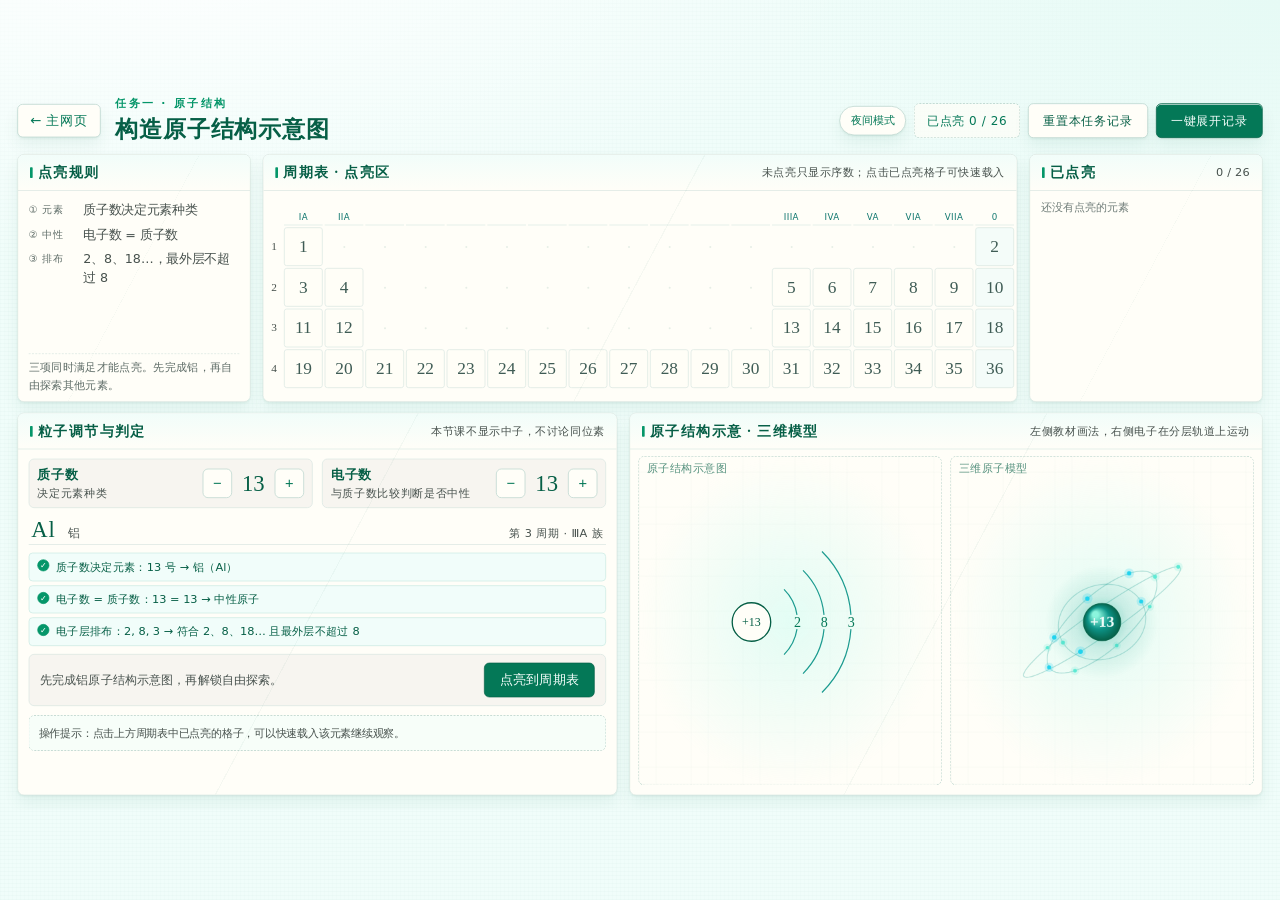
==== commit 7c64b282: "新增夜间模式，恢复正文常规字重并精简提示文案" ====
--- a/task1.html
+++ b/task1.html
@@ -4,9 +4,10 @@
   <meta charset="UTF-8">
   <meta name="viewport" content="width=device-width, initial-scale=1.0, maximum-scale=1.0, user-scalable=no">
   <title>构造原子结构示意图 · 元素周期律</title>
-  <link rel="stylesheet" href="css/base.css?v=17">
-  <link rel="stylesheet" href="css/task.css?v=17">
-  <link rel="stylesheet" href="css/task1.css?v=17">
+  <link rel="stylesheet" href="css/base.css?v=18">
+  <link rel="stylesheet" href="css/task.css?v=18">
+  <link rel="stylesheet" href="css/task1.css?v=18">
+  <script src="js/theme.js?v=18"></script>
 </head>
 <body class="task1">
   <div id="stage">
@@ -20,7 +21,8 @@
         </div>
       </div>
       <div class="topbar-right">
-        <div class="progress-chip" id="progress-chip">已点亮 0 / 32</div>
+        <button class="theme-toggle" data-theme-toggle type="button">夜间模式</button>
+        <div class="progress-chip" id="progress-chip">已点亮 0 / 26</div>
         <button class="btn" id="btn-reset" type="button">重置本任务记录</button>
         <button class="btn btn-primary" id="btn-records" type="button">一键展开记录</button>
       </div>
@@ -171,8 +173,8 @@
     </div>
   </div>
 
-  <script src="js/data.js?v=17"></script>
-  <script src="js/common.js?v=17"></script>
-  <script src="js/task1.js?v=17"></script>
+  <script src="js/data.js?v=18"></script>
+  <script src="js/common.js?v=18"></script>
+  <script src="js/task1.js?v=18"></script>
 </body>
 </html>
--- a/css/base.css
+++ b/css/base.css
@@ -7,6 +7,7 @@
   --teal-900: #065f46;
   --teal-800: #047857;
   --teal-600: #059669;
+  --teal-700: #0f766e;
   --teal-500: #0d9488;
   --cyan: #0891b2;
   --mint-50: #f0fdfa;
@@ -21,6 +22,20 @@
   --red-bg: #fdecea;
   --shadow-paper: 0 1px 0 rgba(255, 255, 255, .9) inset, 0 2px 3px rgba(6, 95, 70, .06), 0 12px 24px rgba(6, 95, 70, .07);
   --radius-card: 10px;
+  /* 图形颜色也走变量，夜间模式可以整体换色 */
+  --svg-orbit: #0d9488;
+  --svg-e-text: #047857;
+  --svg-core-fill: #fffef8;
+  --svg-core-stroke: #065f46;
+  --chart-grid: #e3eeeb;
+  --chart-grid-soft: #eef5f3;
+  --chart-axis: #b6d2ca;
+  --chart-text: #5d6b66;
+  --chart-text-strong: #065f46;
+  --chart-label: #2f4a44;
+  --chart-point-stroke: #fffef8;
+  --chart-legend-bg: rgba(255, 254, 248, .9);
+  --atom-orbit: rgba(13, 148, 136, .28);
   --font-serif: "Noto Serif SC", "Source Han Serif SC", "Songti SC", "SimSun", "Times New Roman", serif;
   --font-sans: "PingFang SC", "HarmonyOS Sans SC", "Microsoft YaHei", "Noto Sans SC", system-ui, sans-serif;
 }
@@ -36,8 +51,8 @@
   background: #e8f4f1;
   color: var(--ink);
   font-family: var(--font-sans);
-  /* 整体加粗一档：投屏和长时间阅读更清楚，不再显得字细又小 */
-  font-weight: 600;
+  /* 正文保持常规字重，只有标题与关键数字加粗，避免整页都变粗显得笨重 */
+  font-weight: 400;
   -webkit-tap-highlight-color: transparent;
 }
 
@@ -229,7 +244,7 @@
 
 .panel-hint {
   font-size: 17px;
-  font-weight: 500;
+  font-weight: 400;
   color: var(--ink-soft);
   letter-spacing: .02em;
   line-height: 1.4;
@@ -405,3 +420,190 @@
   z-index: 120;
 }
 .toast.show { opacity: 1; transform: translate(-50%, 0); }
+
+/* ---------------- 日间 / 夜间切换按钮 ---------------- */
+.theme-toggle {
+  height: 44px;
+  padding: 0 16px;
+  border-radius: 999px;
+  border: 1px solid var(--line-strong);
+  background: var(--paper);
+  color: var(--teal-800);
+  font-family: var(--font-sans);
+  font-size: 16px;
+  letter-spacing: .04em;
+  cursor: pointer;
+  box-shadow: var(--shadow-paper);
+  transition: background-color .2s ease, color .2s ease, border-color .2s ease;
+  white-space: nowrap;
+}
+.theme-toggle:hover { border-color: var(--teal-600); }
+
+/* =====================================================================
+   夜间模式：深墨绿底 + 亮薄荷文字，沿用日间模式的同一套色相
+   统一加 html[data-theme="dark"] 前缀，确保能覆盖各页面样式
+   ===================================================================== */
+html[data-theme="dark"] {
+  --teal-900: #93f2d8;
+  --teal-800: #6fe3c6;
+  --teal-600: #49cbac;
+  --teal-700: #7fe9cd;
+  --teal-500: #35b795;
+  --cyan: #63d6ea;
+  --mint-50: #0e1716;
+  --mint-100: #1d3330;
+  --paper: #16211f;
+  --paper-2: #1b2a27;
+  --ink: #e9f4f0;
+  --ink-soft: #a7bcb6;
+  --line: #2a3c38;
+  --line-strong: #3a544e;
+  --red: #ff9d92;
+  --red-bg: #3a211e;
+  --shadow-paper: 0 1px 0 rgba(255, 255, 255, .05) inset, 0 2px 4px rgba(0, 0, 0, .4), 0 14px 28px rgba(0, 0, 0, .42);
+
+  --svg-orbit: #4ecbae;
+  --svg-e-text: #a9f0dd;
+  --svg-core-fill: #0e1716;
+  --svg-core-stroke: #6fe3c6;
+  --chart-grid: #2b3d38;
+  --chart-grid-soft: #243330;
+  --chart-axis: #47645d;
+  --chart-text: #a7bcb6;
+  --chart-text-strong: #8ff0d5;
+  --chart-label: #cfe6df;
+  --chart-point-stroke: #16211f;
+  --chart-legend-bg: rgba(22, 33, 31, .92);
+  --atom-orbit: rgba(94, 234, 212, .55);
+}
+
+html[data-theme="dark"] body {
+  background-color: #0b1211;
+  background-image:
+    radial-gradient(1200px 600px at 12% -10%, rgba(64, 200, 170, .10) 0%, rgba(0, 0, 0, 0) 60%),
+    radial-gradient(900px 500px at 100% 0%, rgba(40, 150, 130, .10) 0%, rgba(0, 0, 0, 0) 55%),
+    repeating-linear-gradient(0deg, rgba(147, 242, 216, .012) 0 1px, transparent 1px 4px),
+    repeating-linear-gradient(90deg, rgba(147, 242, 216, .008) 0 1px, transparent 1px 4px);
+}
+
+/* 顶栏、按钮、面板 */
+html[data-theme="dark"] .progress-chip { background: rgba(22, 33, 31, .78); }
+html[data-theme="dark"] .btn-primary,
+html[data-theme="dark"] .task-enter-btn,
+html[data-theme="dark"] .btn-lightup {
+  background: #11705a;
+  border-color: #0b5745;
+  color: #eafff9;
+}
+html[data-theme="dark"] .btn-primary:hover,
+html[data-theme="dark"] .task-enter-btn:hover,
+html[data-theme="dark"] .btn-lightup:hover { background: #15876b; }
+
+html[data-theme="dark"] .panel::after {
+  background-image: linear-gradient(118deg, transparent 0 49.85%, rgba(147, 242, 216, .05) 49.85% 50%, transparent 50% 100%);
+}
+html[data-theme="dark"] .panel-head {
+  background: linear-gradient(180deg, rgba(41, 74, 67, .55), rgba(22, 33, 31, 0));
+}
+html[data-theme="dark"] .card-face::before {
+  background-image:
+    linear-gradient(180deg, transparent 0 34%, rgba(147, 242, 216, .05) 34% calc(34% + 1px), transparent calc(34% + 1px)),
+    linear-gradient(120deg, transparent 0 74%, rgba(147, 242, 216, .04) 74% calc(74% + 1px), transparent calc(74% + 1px));
+}
+html[data-theme="dark"] .card-face.back { background: #1b2a27; }
+html[data-theme="dark"] .card-fold { border-color: transparent #22403a transparent transparent; }
+
+/* 记录面板与提示条 */
+html[data-theme="dark"] .record-overlay { background: rgba(4, 10, 9, .55); }
+html[data-theme="dark"] table.record-table tr:nth-child(even) td { background: rgba(147, 242, 216, .05); }
+html[data-theme="dark"] table.record-table td { border-bottom-color: #223330; }
+html[data-theme="dark"] .toast { background: rgba(20, 74, 62, .96); color: #eafff9; }
+html[data-theme="dark"] ::-webkit-scrollbar-thumb { background: #33514a; }
+
+/* 任务页：信息卡文字与卡片池 */
+html[data-theme="dark"] .info-line span { color: #8ea6a0; }
+html[data-theme="dark"] .info-note,
+html[data-theme="dark"] .side-hint-text,
+html[data-theme="dark"] .calc-hint,
+html[data-theme="dark"] .calc-foot,
+html[data-theme="dark"] .chart-legend,
+html[data-theme="dark"] .task-meta,
+html[data-theme="dark"] .cover-mark { color: #93a8a3; }
+html[data-theme="dark"] .pool {
+  background: linear-gradient(180deg, rgba(31, 52, 47, .55), rgba(20, 30, 28, .35));
+}
+html[data-theme="dark"] .pool::before { border-color: rgba(147, 242, 216, .14); }
+html[data-theme="dark"] .pool-watermark { color: rgba(147, 242, 216, .16); }
+
+/* 周期表格子 */
+html[data-theme="dark"] .pt-cell { background: rgba(22, 34, 31, .92); }
+html[data-theme="dark"] .pt-cell.is-empty::after { background: rgba(147, 242, 216, .10); }
+html[data-theme="dark"] .pt-cell.is-noble { background: rgba(30, 50, 45, .55); }
+html[data-theme="dark"] .pt-cell.is-hover { background: #1e3a34; }
+html[data-theme="dark"] .pt-cell.is-correct { background: #17352e; }
+html[data-theme="dark"] .pt-cell.is-wrong { background: #3a211e; }
+html[data-theme="dark"] .pt-cell .pt-num { color: #9db5ae; }
+html[data-theme="dark"] .placed-card.is-wrong { background: #3a211e; }
+
+/* 价态标签、计算器、散点图图例 */
+html[data-theme="dark"] .val-tag { background: rgba(30, 50, 45, .9); }
+html[data-theme="dark"] .val-tag.neg { color: #ffb59b; border-color: #6a4030; background: #2b1f1a; }
+html[data-theme="dark"] .val-tag.max-pos { background: #14735d; border-color: #14735d; }
+html[data-theme="dark"] .val-tag.min-neg { background: #a9552c; border-color: #a9552c; }
+html[data-theme="dark"] .calc-formula { background: rgba(30, 50, 45, .6); }
+html[data-theme="dark"] .calc-pop-close,
+html[data-theme="dark"] .calc-toggle,
+html[data-theme="dark"] .chart-toggle {
+  background: var(--paper-2);
+  color: var(--teal-800);
+  border-color: var(--line-strong);
+}
+html[data-theme="dark"] .calc-toggle.is-on,
+html[data-theme="dark"] .chart-toggle.is-on {
+  background: #14735d;
+  border-color: #14735d;
+  color: #eafff9;
+}
+html[data-theme="dark"] .chart-legend i.pos { background: #2dd4bf; }
+html[data-theme="dark"] .chart-legend i.neg { background: #f0a074; }
+html[data-theme="dark"] .chart-legend i.other { background: #9fc9c0; }
+html[data-theme="dark"] .card-preview-layer.is-on { background: rgba(4, 10, 9, .58); }
+html[data-theme="dark"] .card-preview { box-shadow: 0 36px 80px rgba(0, 0, 0, .55); }
+
+/* 主页面：封面与任务卡 */
+html[data-theme="dark"] .flip-cover {
+  background:
+    radial-gradient(circle at 50% 24%, rgba(60, 120, 105, .35) 0%, rgba(0, 0, 0, 0) 58%),
+    linear-gradient(158deg, #1a2724 0%, #14201e 100%);
+}
+html[data-theme="dark"] .cover-hint { background: rgba(30, 50, 45, .85); }
+html[data-theme="dark"] .flip-back { background: rgba(22, 33, 31, .9); }
+html[data-theme="dark"] .task-kicker { background: rgba(30, 50, 45, .8); }
+html[data-theme="dark"] .task-progress-bar { background: #263834; }
+html[data-theme="dark"] .cover-index { color: #93aaa3; }
+html[data-theme="dark"] .task-index { color: #7f9d95; }
+html[data-theme="dark"] .cover-fold { border-color: transparent #22403a transparent transparent; }
+html[data-theme="dark"] .flip-front::before {
+  background-image: linear-gradient(126deg, transparent 0 62%, rgba(147, 242, 216, .05) 62% calc(62% + 1px), transparent calc(62% + 1px));
+}
+
+/* 任务一：判定条、点亮区、原子示意图 */
+html[data-theme="dark"] .check-dot { background: var(--paper); }
+html[data-theme="dark"] .check-item.ok { background: #17352e; border-color: #2f5c50; }
+html[data-theme="dark"] .check-item.bad { background: #3a211e; border-color: #5c352f; color: #ffb3a8; }
+html[data-theme="dark"] .status-bar.is-ok { background: #17352e; border-color: #2f5c50; }
+html[data-theme="dark"] .status-bar.is-bad { background: #3a211e; border-color: #5c352f; }
+html[data-theme="dark"] .status-bar.is-bad .status-text { color: #ffb3a8; }
+html[data-theme="dark"] .btn-lightup:disabled { background: #263834; border-color: #33514a; color: #7f938d; }
+html[data-theme="dark"] .side-hint { background: rgba(30, 50, 45, .5); }
+html[data-theme="dark"] .task1 .pt-cell:hover { background: #1e3a34; }
+html[data-theme="dark"] .task1 .pt-cell.is-lit { background: #16342c; }
+html[data-theme="dark"] .lit-chip { background: #17352e; border-color: #2f5c50; }
+html[data-theme="dark"] .atom-box {
+  background:
+    radial-gradient(closest-side at 50% 50%, rgba(35, 100, 88, .45), rgba(16, 26, 24, .25)),
+    repeating-linear-gradient(0deg, rgba(147, 242, 216, .02) 0 1px, transparent 1px 26px),
+    repeating-linear-gradient(90deg, rgba(147, 242, 216, .02) 0 1px, transparent 1px 26px);
+}
+html[data-theme="dark"] .atom-caption { color: rgba(147, 242, 216, .7); }
+html[data-theme="dark"] .lit-empty { color: #93a8a3; }
--- a/css/task.css
+++ b/css/task.css
@@ -35,7 +35,7 @@
   flex-direction: column;
   gap: 8px;
   font-size: 19px;
-  font-weight: 600;
+  font-weight: 400;
   color: var(--ink-soft);
   line-height: 1.5;
   overflow: hidden;
@@ -67,7 +67,7 @@
 }
 .info-line span {
   flex: 0 0 72px;
-  color: #71807a;
+  color: #5f6d68;
   font-size: 15px;
   letter-spacing: .06em;
   padding-top: 4px;
@@ -283,7 +283,7 @@
   border-radius: 3px;
   border: 1px solid var(--line-strong);
   font-size: 13px;
-  font-weight: 500;
+  font-weight: 400;
   color: var(--teal-800);
   font-variant-numeric: tabular-nums;
   background: rgba(240, 253, 250, .9);
@@ -376,8 +376,8 @@
 .pt-cell .pt-num {
   font-family: var(--font-serif);
   font-size: 26px;
-  font-weight: 600;
-  color: #4e6d66;
+  font-weight: 400;
+  color: #3f5c55;
   font-variant-numeric: tabular-nums;
   line-height: 1;
 }
@@ -614,7 +614,7 @@
   border-top: 1px dashed var(--line);
   font-size: 16px;
   line-height: 1.4;
-  color: #6f7d78;
+  color: #5f6d68;
 }
 
 .calc-hint { font-size: 15px; color: #6f7d78; line-height: 1.5; letter-spacing: .01em; }
--- a/css/task1.css
+++ b/css/task1.css
@@ -346,7 +346,7 @@
   text-align: center;
 }
 
-.lit-empty { font-size: 16px; color: #8b9793; letter-spacing: .03em; }
+.lit-empty { font-size: 16px; color: #6f7c78; letter-spacing: .03em; }
 
 /* ---------------- 记录面板内的结构图墙 ---------------- */
 .structure-wall {
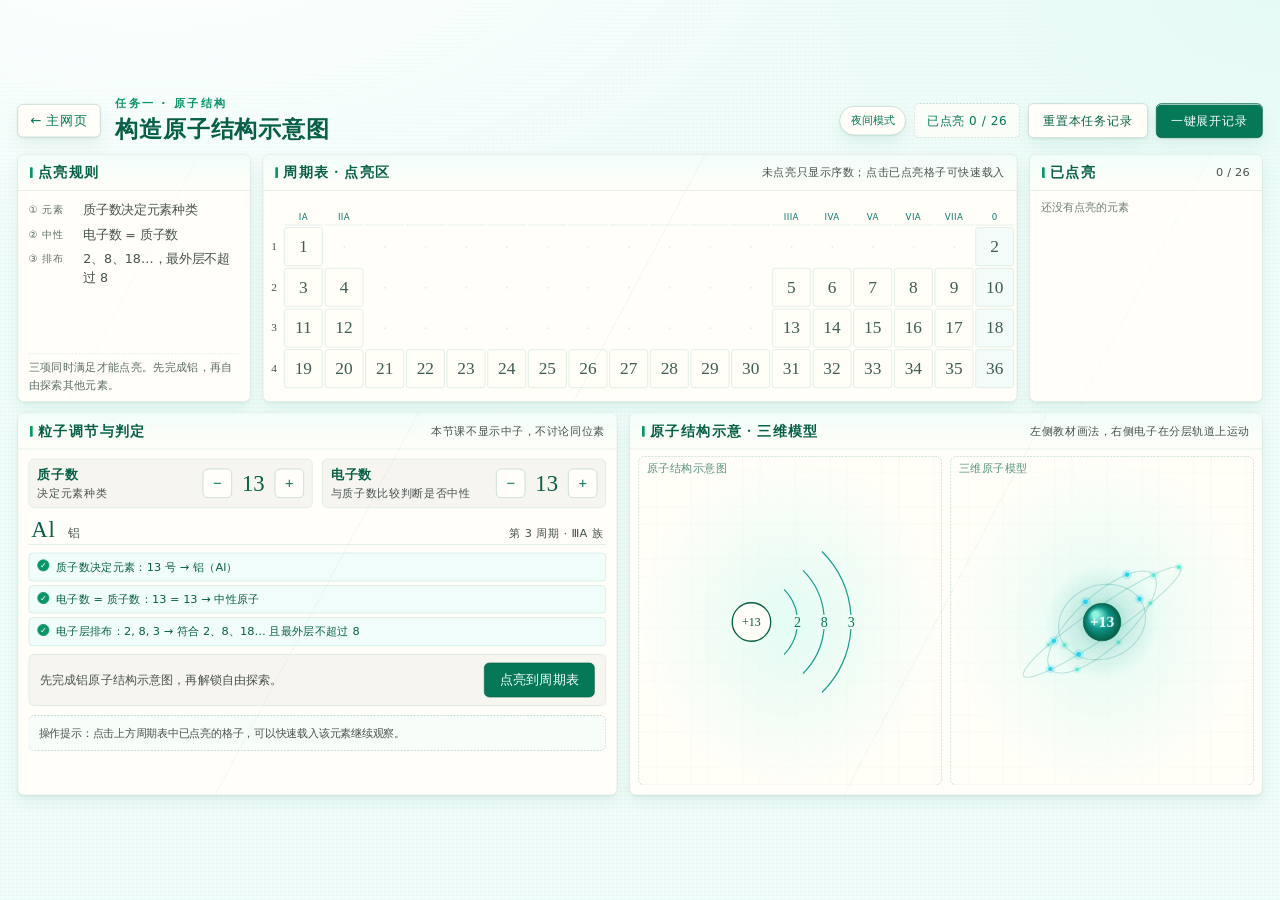
==== commit 2dc70dba: "卡片仅首次翻到背面自动放大，背面新增放大镜按钮" ====
--- a/task1.html
+++ b/task1.html
@@ -4,10 +4,10 @@
   <meta charset="UTF-8">
   <meta name="viewport" content="width=device-width, initial-scale=1.0, maximum-scale=1.0, user-scalable=no">
   <title>构造原子结构示意图 · 元素周期律</title>
-  <link rel="stylesheet" href="css/base.css?v=18">
-  <link rel="stylesheet" href="css/task.css?v=18">
-  <link rel="stylesheet" href="css/task1.css?v=18">
-  <script src="js/theme.js?v=18"></script>
+  <link rel="stylesheet" href="css/base.css?v=20">
+  <link rel="stylesheet" href="css/task.css?v=20">
+  <link rel="stylesheet" href="css/task1.css?v=20">
+  <script src="js/theme.js?v=20"></script>
 </head>
 <body class="task1">
   <div id="stage">
@@ -173,8 +173,8 @@
     </div>
   </div>
 
-  <script src="js/data.js?v=18"></script>
-  <script src="js/common.js?v=18"></script>
-  <script src="js/task1.js?v=18"></script>
+  <script src="js/data.js?v=20"></script>
+  <script src="js/common.js?v=20"></script>
+  <script src="js/task1.js?v=20"></script>
 </body>
 </html>
--- a/css/task.css
+++ b/css/task.css
@@ -289,6 +289,33 @@
   background: rgba(240, 253, 250, .9);
 }
 .val-tag.neg { color: #a1451c; border-color: #e6c9b6; background: #fdf6f0; }
+
+/* 卡片背面的小放大镜按钮：点它才放大预览 */
+.card-zoom {
+  position: absolute;
+  right: 3px;
+  bottom: 3px;
+  width: 26px;
+  height: 26px;
+  padding: 4px;
+  display: grid;
+  place-items: center;
+  border: 1px solid var(--line-strong);
+  border-radius: 50%;
+  background: var(--mint-50);
+  color: var(--teal-800);
+  cursor: zoom-in;
+  transition: background-color .18s ease, color .18s ease, transform .18s ease;
+}
+/* 透明外扩热区：手指点得到，视觉上仍是一个小圆扣 */
+.card-zoom::before {
+  content: "";
+  position: absolute;
+  inset: -7px;
+  border-radius: 50%;
+}
+.card-zoom svg { width: 100%; height: 100%; display: block; }
+.card-zoom:hover { background: var(--mint-100); transform: scale(1.08); }
 
 /* 已翻面、已归位的小标记 */
 .card-mark {
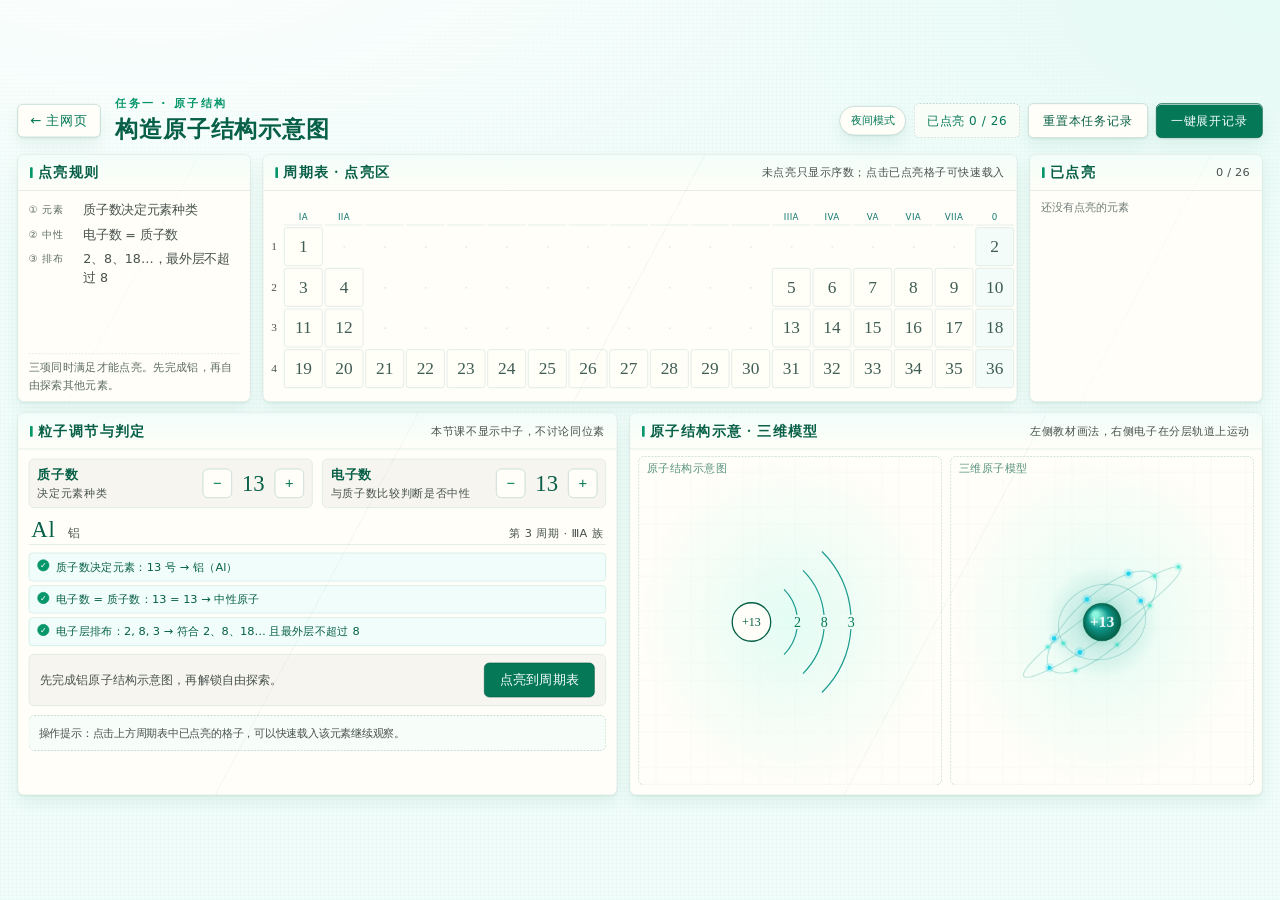
==== commit 0dee58fc: "散点图改为只显示正确归位的卡片，强化位-构-性关系" ====
--- a/task1.html
+++ b/task1.html
@@ -4,10 +4,10 @@
   <meta charset="UTF-8">
   <meta name="viewport" content="width=device-width, initial-scale=1.0, maximum-scale=1.0, user-scalable=no">
   <title>构造原子结构示意图 · 元素周期律</title>
-  <link rel="stylesheet" href="css/base.css?v=20">
-  <link rel="stylesheet" href="css/task.css?v=20">
-  <link rel="stylesheet" href="css/task1.css?v=20">
-  <script src="js/theme.js?v=20"></script>
+  <link rel="stylesheet" href="css/base.css?v=21">
+  <link rel="stylesheet" href="css/task.css?v=21">
+  <link rel="stylesheet" href="css/task1.css?v=21">
+  <script src="js/theme.js?v=21"></script>
 </head>
 <body class="task1">
   <div id="stage">
@@ -173,8 +173,8 @@
     </div>
   </div>
 
-  <script src="js/data.js?v=20"></script>
-  <script src="js/common.js?v=20"></script>
-  <script src="js/task1.js?v=20"></script>
+  <script src="js/data.js?v=21"></script>
+  <script src="js/common.js?v=21"></script>
+  <script src="js/task1.js?v=21"></script>
 </body>
 </html>
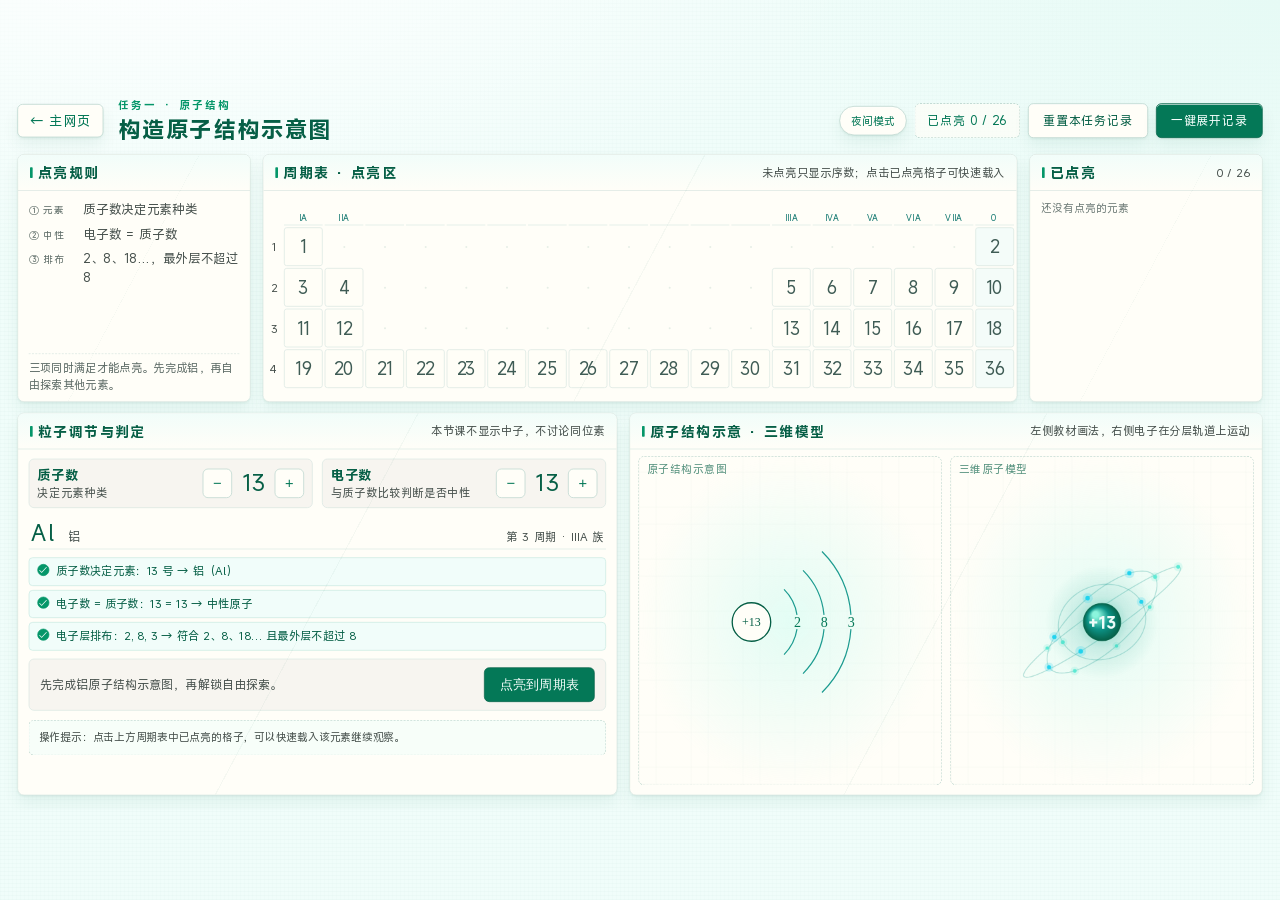
==== commit ec4651fd: "改用 MiSans 圆润字体并内嵌子集，全站字形统一" ====
--- a/task1.html
+++ b/task1.html
@@ -4,10 +4,10 @@
   <meta charset="UTF-8">
   <meta name="viewport" content="width=device-width, initial-scale=1.0, maximum-scale=1.0, user-scalable=no">
   <title>构造原子结构示意图 · 元素周期律</title>
-  <link rel="stylesheet" href="css/base.css?v=21">
-  <link rel="stylesheet" href="css/task.css?v=21">
-  <link rel="stylesheet" href="css/task1.css?v=21">
-  <script src="js/theme.js?v=21"></script>
+  <link rel="stylesheet" href="css/base.css?v=22">
+  <link rel="stylesheet" href="css/task.css?v=22">
+  <link rel="stylesheet" href="css/task1.css?v=22">
+  <script src="js/theme.js?v=22"></script>
 </head>
 <body class="task1">
   <div id="stage">
@@ -173,8 +173,8 @@
     </div>
   </div>
 
-  <script src="js/data.js?v=21"></script>
-  <script src="js/common.js?v=21"></script>
-  <script src="js/task1.js?v=21"></script>
+  <script src="js/data.js?v=22"></script>
+  <script src="js/common.js?v=22"></script>
+  <script src="js/task1.js?v=22"></script>
 </body>
 </html>
--- a/css/base.css
+++ b/css/base.css
@@ -2,6 +2,25 @@
    base.css —— 全局风格、舞台自适应、通用组件
    风格：折纸纸质感 + 新古典秩序网格 + 侘寂留白
    ===================================================================== */
+
+/* ---------------- 内嵌字体：MiSans（按页面用字裁剪的子集，可离线） ----------------
+   只保留课件里真正用到的 800 多个字符，两个字重共约 170KB，
+   学生机没装任何字体也能看到同样的圆润字形 */
+@font-face {
+  font-family: "MiSans SC";
+  src: url("../fonts/misans-sc-regular.woff2") format("woff2");
+  font-weight: 400;
+  font-style: normal;
+  font-display: swap;
+}
+
+@font-face {
+  font-family: "MiSans SC";
+  src: url("../fonts/misans-sc-semibold.woff2") format("woff2");
+  font-weight: 600;
+  font-style: normal;
+  font-display: swap;
+}
 
 :root {
   --teal-900: #065f46;
@@ -36,8 +55,8 @@
   --chart-point-stroke: #fffef8;
   --chart-legend-bg: rgba(255, 254, 248, .9);
   --atom-orbit: rgba(13, 148, 136, .28);
-  --font-serif: "Noto Serif SC", "Source Han Serif SC", "Songti SC", "SimSun", "Times New Roman", serif;
-  --font-sans: "PingFang SC", "HarmonyOS Sans SC", "Microsoft YaHei", "Noto Sans SC", system-ui, sans-serif;
+  --font-serif: "MiSans SC", "PingFang SC", "HarmonyOS Sans SC", "Microsoft YaHei", "Noto Sans SC", system-ui, sans-serif;
+  --font-sans: "MiSans SC", "PingFang SC", "HarmonyOS Sans SC", "Microsoft YaHei", "Noto Sans SC", system-ui, sans-serif;
 }
 
 * { box-sizing: border-box; }
@@ -294,6 +313,7 @@
   margin: 0;
   font-family: var(--font-serif);
   font-size: 26px;
+  font-weight: 600;
   letter-spacing: .1em;
   color: var(--teal-900);
 }
